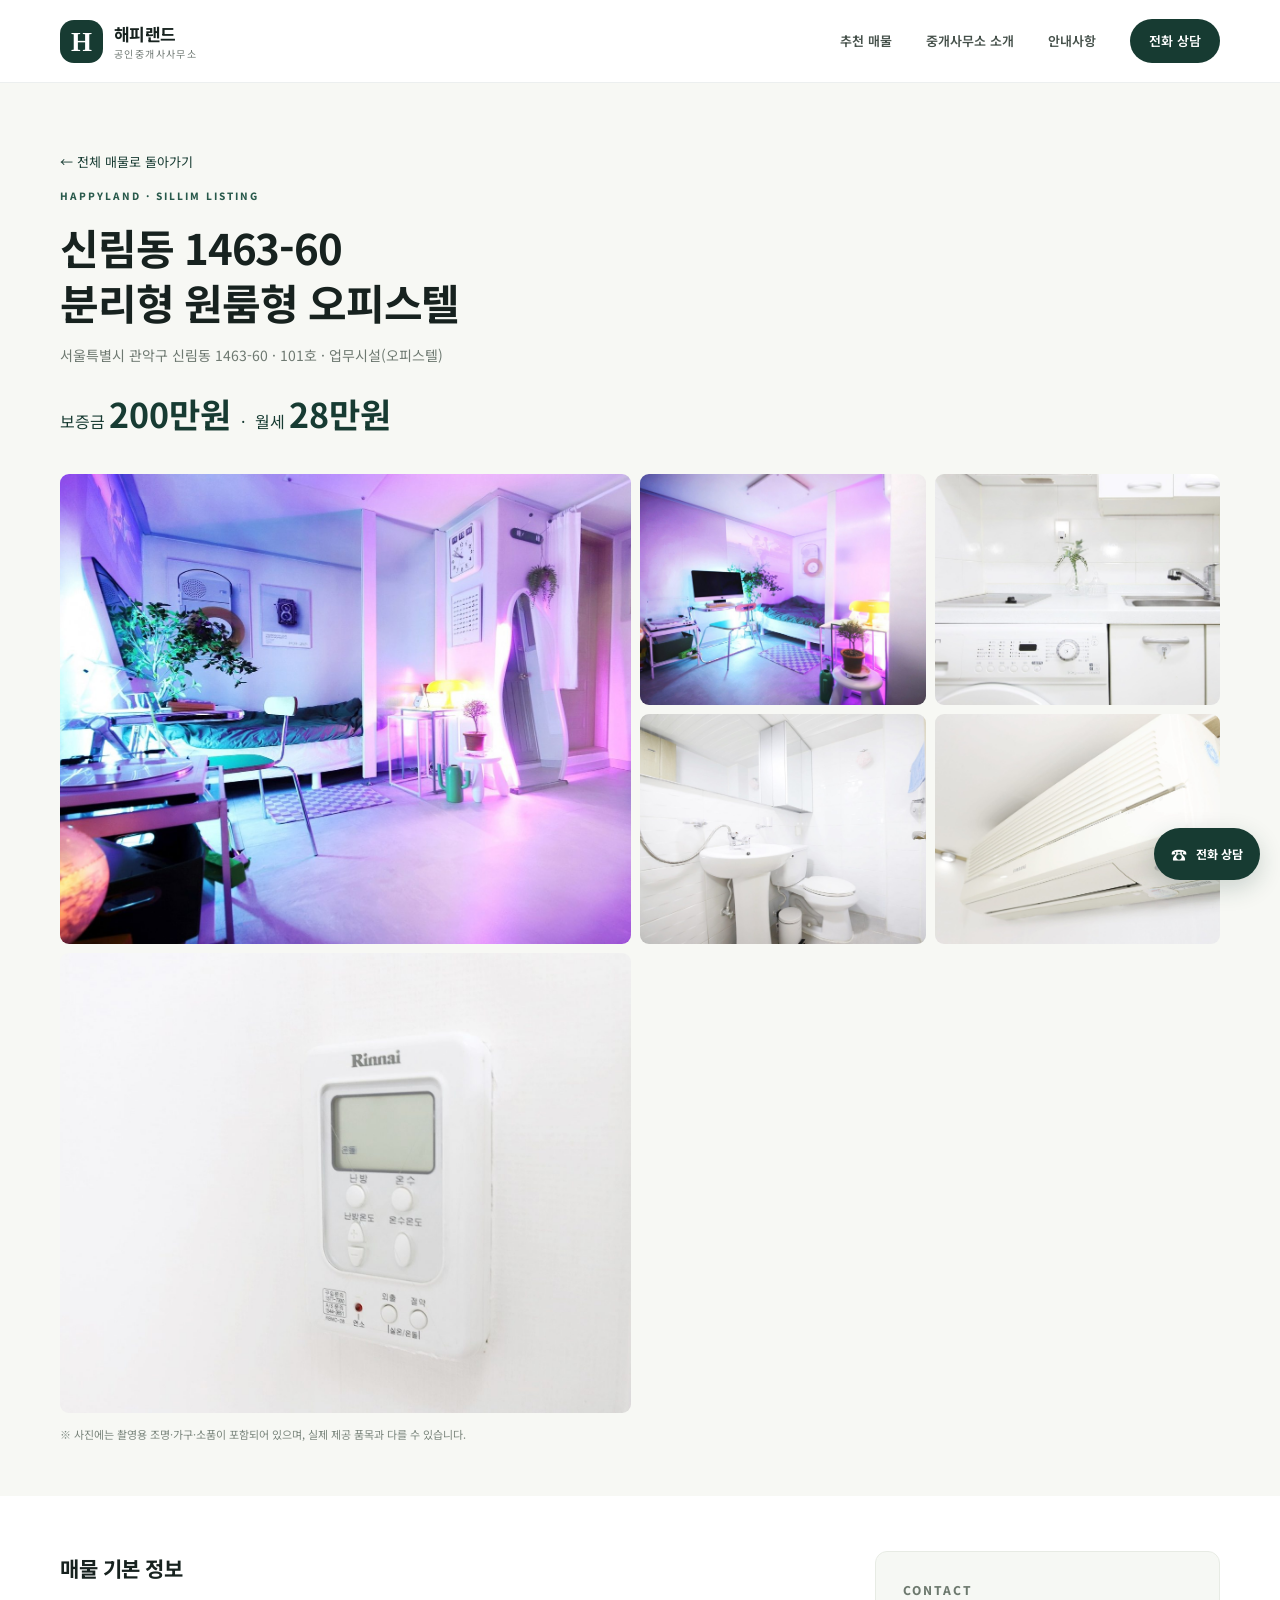
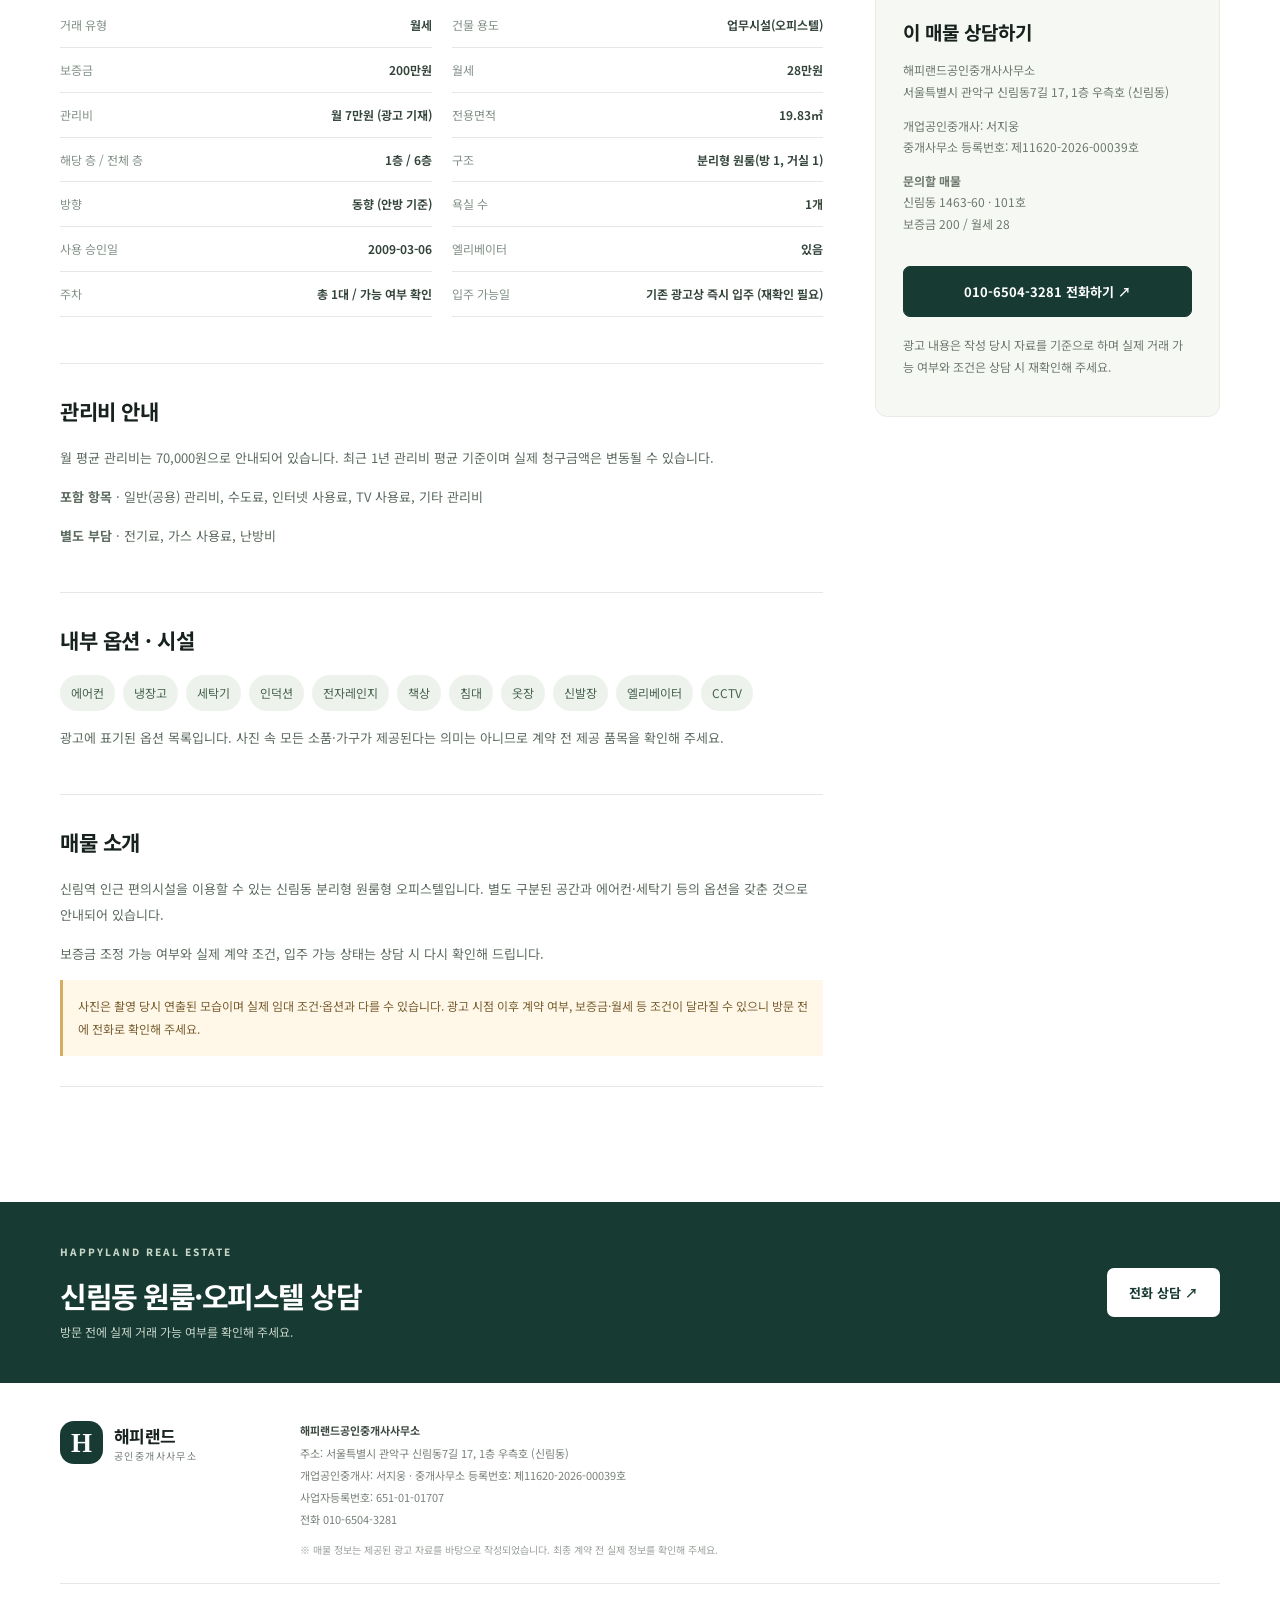
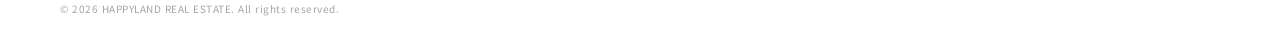
==== listing-101.html @ eadecb60 "Add files via upload" ====
<!doctype html>
<html lang="ko">
<head>
  <meta charset="utf-8">
  <meta name="viewport" content="width=device-width, initial-scale=1">
  <meta name="theme-color" content="#173b32">
  <meta name="description" content="신림동 1463-60 오피스텔 월세 매물. 보증금 200만원, 월세 28만원, 관리비 월 7만원, 전용 19.83㎡. 해피랜드공인중개사사무소 상담 010-6504-3281.">
  <title>신림동 1463-60 오피스텔 101호 월세 200/28 | 해피랜드공인중개사사무소</title>
  <meta property="og:title" content="신림동 오피스텔 101호 월세 200/28 | 해피랜드공인중개사사무소">
  <meta property="og:description" content="전용 19.83㎡ · 관리비 7만원 · 1층 · 분리형 원룸형 오피스텔">
  <meta property="og:image" content="https://pigwkd5908-ship-it.github.io/happyland-homepage/images/room-main.jpg">
  <link rel="stylesheet" href="styles.css">
</head>
<body>
  <a class="skip-link" href="#main">본문 바로가기</a>
  <header class="site-header"><div class="container nav-wrap">
    <a class="brand" href="index.html" aria-label="해피랜드 홈"><span class="brand-mark">H</span><span><strong>해피랜드</strong><small>공인중개사사무소</small></span></a>
    <button class="menu-toggle" id="menuToggle" aria-label="메뉴 열기" aria-expanded="false">☰</button>
    <nav id="mainNav" aria-label="주요 메뉴"><a href="index.html#listings">추천 매물</a><a href="index.html#about">중개사무소 소개</a><a href="index.html#guide">안내사항</a><a class="nav-call" href="tel:01065043281">전화 상담</a></nav>
  </div></header>
  <main id="main">
    <section class="detail-listing-hero"><div class="container">
      <a class="back-link" href="index.html#listings">← 전체 매물로 돌아가기</a>
      <p class="eyebrow">HAPPYLAND · SILLIM LISTING</p>
      <h1 class="detail-title">신림동 1463-60<br>분리형 원룸형 오피스텔</h1>
      <p class="detail-subtitle">서울특별시 관악구 신림동 1463-60 · 101호 · 업무시설(오피스텔)</p>
      <div class="detail-price"><span>보증금 <strong>200만원</strong></span><span>·</span><span>월세 <strong>28만원</strong></span></div>
      <div class="detail-page-gallery">
        <a href="images/room-main.jpg" target="_blank" aria-label="실내 사진 크게 보기"><img src="images/room-main.jpg" alt="101호 실내, 조명 및 가구 연출 사진" fetchpriority="high"></a>
        <a href="images/room-side.jpg" target="_blank" aria-label="실내 다른 각도 크게 보기"><img src="images/room-side.jpg" alt="101호 실내 다른 각도, 연출 사진" loading="lazy"></a>
        <a href="images/kitchen.jpg" target="_blank" aria-label="주방 사진 크게 보기"><img src="images/kitchen.jpg" alt="인덕션, 싱크대, 세탁기가 있는 주방" loading="lazy"></a>
        <a href="images/bathroom.jpg" target="_blank" aria-label="욕실 사진 크게 보기"><img src="images/bathroom.jpg" alt="세면대, 양변기 및 샤워기가 있는 욕실" loading="lazy"></a>
        <a href="images/aircon.jpg" target="_blank" aria-label="에어컨 사진 크게 보기"><img src="images/aircon.jpg" alt="벽걸이 에어컨" loading="lazy"></a>
        <a href="images/heating.jpg" target="_blank" aria-label="난방 조절기 사진 크게 보기"><img src="images/heating.jpg" alt="난방 온도 조절기" loading="lazy"></a>
      </div>
      <p style="margin-top:12px;color:#7b867d;font-size:11px">※ 사진에는 촬영용 조명·가구·소품이 포함되어 있으며, 실제 제공 품목과 다를 수 있습니다.</p>
    </div></section>
    <section class="detail-page-content"><div class="container detail-page-layout"><div>
      <section class="property-section"><h2>매물 기본 정보</h2><dl class="property-facts">
        <div><dt>거래 유형</dt><dd>월세</dd></div>
        <div><dt>건물 용도</dt><dd>업무시설(오피스텔)</dd></div>
        <div><dt>보증금</dt><dd>200만원</dd></div>
        <div><dt>월세</dt><dd>28만원</dd></div>
        <div><dt>관리비</dt><dd>월 7만원 (광고 기재)</dd></div>
        <div><dt>전용면적</dt><dd>19.83㎡</dd></div>
        <div><dt>해당 층 / 전체 층</dt><dd>1층 / 6층</dd></div>
        <div><dt>구조</dt><dd>분리형 원룸(방 1, 거실 1)</dd></div>
        <div><dt>방향</dt><dd>동향 (안방 기준)</dd></div>
        <div><dt>욕실 수</dt><dd>1개</dd></div>
        <div><dt>사용 승인일</dt><dd>2009-03-06</dd></div>
        <div><dt>엘리베이터</dt><dd>있음</dd></div>
        <div><dt>주차</dt><dd>총 1대 / 가능 여부 확인</dd></div>
        <div><dt>입주 가능일</dt><dd>기존 광고상 즉시 입주 (재확인 필요)</dd></div>
      </dl></section>
      <section class="property-section"><h2>관리비 안내</h2>
        <p>월 평균 관리비는 70,000원으로 안내되어 있습니다. 최근 1년 관리비 평균 기준이며 실제 청구금액은 변동될 수 있습니다.</p>
        <p><strong>포함 항목</strong> · 일반(공용) 관리비, 수도료, 인터넷 사용료, TV 사용료, 기타 관리비</p>
        <p><strong>별도 부담</strong> · 전기료, 가스 사용료, 난방비</p>
      </section>
      <section class="property-section"><h2>내부 옵션 · 시설</h2>
        <div class="property-pills"><span>에어컨</span><span>냉장고</span><span>세탁기</span><span>인덕션</span><span>전자레인지</span><span>책상</span><span>침대</span><span>옷장</span><span>신발장</span><span>엘리베이터</span><span>CCTV</span></div>
        <p style="margin-top:14px">광고에 표기된 옵션 목록입니다. 사진 속 모든 소품·가구가 제공된다는 의미는 아니므로 계약 전 제공 품목을 확인해 주세요.</p>
      </section>
      <section class="property-section"><h2>매물 소개</h2>
        <p>신림역 인근 편의시설을 이용할 수 있는 신림동 분리형 원룸형 오피스텔입니다. 별도 구분된 공간과 에어컨·세탁기 등의 옵션을 갖춘 것으로 안내되어 있습니다.</p>
        <p>보증금 조정 가능 여부와 실제 계약 조건, 입주 가능 상태는 상담 시 다시 확인해 드립니다.</p>
        <div class="property-note">사진은 촬영 당시 연출된 모습이며 실제 임대 조건·옵션과 다를 수 있습니다. 광고 시점 이후 계약 여부, 보증금·월세 등 조건이 달라질 수 있으니 방문 전에 전화로 확인해 주세요.</div>
      </section>
    </div><aside class="property-aside">
      <p class="eyebrow">CONTACT</p><h3>이 매물 상담하기</h3>
      <p>해피랜드공인중개사사무소<br>서울특별시 관악구 신림동7길 17, 1층 우측호 (신림동)</p><p>개업공인중개사: 서지웅<br>중개사무소 등록번호: 제11620-2026-00039호</p>
      <p><strong>문의할 매물</strong><br>신림동 1463-60 · 101호<br>보증금 200 / 월세 28</p>
      <a class="button button-primary" href="tel:01065043281">010-6504-3281 전화하기 ↗</a>
      <p style="margin-top:17px">광고 내용은 작성 당시 자료를 기준으로 하며 실제 거래 가능 여부와 조건은 상담 시 재확인해 주세요.</p>
    </aside></div></section>
    <section class="bottom-cta"><div class="container cta-inner"><div><p class="eyebrow">HAPPYLAND REAL ESTATE</p><h2>신림동 원룸·오피스텔 상담</h2><p>방문 전에 실제 거래 가능 여부를 확인해 주세요.</p></div><a class="button button-light" href="tel:01065043281">전화 상담 ↗</a></div></section>
  </main>
  <footer class="site-footer"><div class="container footer-inner"><div class="brand footer-brand"><span class="brand-mark">H</span><span><strong>해피랜드</strong><small>공인중개사사무소</small></span></div><div class="footer-info"><strong>해피랜드공인중개사사무소</strong><p>주소: 서울특별시 관악구 신림동7길 17, 1층 우측호 (신림동)</p><p>개업공인중개사: 서지웅 · 중개사무소 등록번호: 제11620-2026-00039호</p><p>사업자등록번호: 651-01-01707</p><p>전화 <a href="tel:01065043281">010-6504-3281</a></p><small>※ 매물 정보는 제공된 광고 자료를 바탕으로 작성되었습니다. 최종 계약 전 실제 정보를 확인해 주세요.</small></div><p class="copyright">© <span id="year"></span> HAPPYLAND REAL ESTATE. All rights reserved.</p></div></footer>
  <a class="floating-call" href="tel:01065043281" aria-label="전화 상담"><span>☎</span><small>전화 상담</small></a>
  <script src="script.js"></script>
</body>
</html>
---- styles.css ----
@import url('https://fonts.googleapis.com/css2?family=Noto+Sans+KR:wght@400;500;600;700;800&display=swap');
:root{--green:#173b32;--green2:#28594b;--cream:#f5f4ef;--ink:#17221f;--muted:#727b76;--line:#e5e9e5;--white:#fff;--gold:#d6b77a}
*{box-sizing:border-box}html{scroll-behavior:smooth;scroll-padding-top:90px}body{margin:0;font-family:'Noto Sans KR',Arial,sans-serif;color:var(--ink);background:#fff;line-height:1.65}a{color:inherit;text-decoration:none}button{font:inherit;cursor:pointer}.container{width:min(1160px,calc(100% - 44px));margin:auto}.skip-link{position:absolute;left:-9999px}.skip-link:focus{left:12px;top:12px;background:#fff;padding:12px;z-index:100}
.site-header{position:sticky;top:0;z-index:20;background:rgba(255,255,255,.94);backdrop-filter:blur(16px);border-bottom:1px solid rgba(23,59,50,.08)}.nav-wrap{height:82px;display:flex;align-items:center;justify-content:space-between}.brand{display:flex;align-items:center;gap:11px}.brand-mark{width:43px;height:43px;border-radius:14px;background:var(--green);color:#fff;display:grid;place-items:center;font-family:Georgia,serif;font-size:27px;font-weight:bold}.brand strong{display:block;font-size:17px;letter-spacing:-.6px}.brand small{display:block;font-size:10px;color:var(--muted);letter-spacing:1.4px;margin-top:-2px}nav{display:flex;align-items:center;gap:34px;font-size:13px;font-weight:600;color:#46514b}nav a:hover{color:var(--green2)}.nav-call{background:var(--green);color:#fff;padding:11px 19px;border-radius:30px}.nav-call:hover{color:#fff;background:var(--green2)}.menu-toggle{display:none;background:none;border:0;font-size:24px;color:var(--green)}
.hero{position:relative;overflow:hidden;background:var(--cream);padding:76px 0 80px}.hero-grid{display:grid;grid-template-columns:1.02fr .98fr;align-items:center;gap:40px;position:relative;z-index:1}.eyebrow{font-size:10px;letter-spacing:2px;font-weight:800;color:var(--green2);margin:0 0 15px;display:flex;align-items:center;gap:8px}.eyebrow span{width:7px;height:7px;background:var(--gold);border-radius:50%}h1,h2,h3,p{margin-top:0}h1{font-size:clamp(39px,5vw,65px);line-height:1.24;letter-spacing:-2.8px;margin-bottom:22px;font-weight:700}h1 em,h2 em{font-style:normal;color:var(--green2)}.hero-desc{font-size:16px;line-height:1.9;color:#65716a;margin-bottom:28px}.hero-actions{display:flex;gap:12px;flex-wrap:wrap}.button{display:inline-flex;align-items:center;justify-content:center;gap:18px;padding:14px 22px;border-radius:7px;font-size:13px;font-weight:700;transition:.2s}.button span{font-size:17px}.button-primary{background:var(--green);color:#fff;border:1px solid var(--green)}.button-primary:hover{background:var(--green2);transform:translateY(-1px)}.button-outline{border:1px solid #c9d0c9;background:transparent;color:var(--green)}.hero-note{margin-top:24px;color:#758078;font-size:11px}.check{display:inline-grid;place-items:center;border:1px solid #b7c4b8;border-radius:50%;width:17px;height:17px;color:var(--green2);margin-right:5px}.hero-art{position:relative;padding:10px 22px 22px}.art-card{height:370px;border-radius:12px 90px 12px 12px;background:#dce5dc;position:relative;overflow:hidden;box-shadow:0 25px 60px #203d3018}.sun{position:absolute;right:15%;top:11%;width:65px;height:65px;background:#f4dca9;border-radius:50%}.window{position:absolute;top:0;left:13%;width:42%;height:62%;background:#f6f7ef;border:10px solid #fff;box-shadow:0 0 0 1px #cad3ca;display:grid;grid-template-columns:1fr 1fr;grid-template-rows:1fr 1fr;gap:6px;padding:6px}.window div{background:linear-gradient(135deg,#d4e4df,#a8c5b7)}.plant{position:absolute;bottom:20%;left:12%;width:65px;height:90px}.plant:after{content:"";position:absolute;bottom:0;left:13px;width:42px;height:38px;background:#b78b67;clip-path:polygon(0 0,100% 0,80% 100%,20% 100%)}.plant i{position:absolute;bottom:30px;left:25px;width:18px;height:55px;border-radius:100% 0 100% 0;background:#527c5f;transform:rotate(-25deg)}.plant i:nth-child(2){left:7px;transform:rotate(-55deg);height:42px}.plant i:nth-child(3){left:39px;transform:rotate(20deg);height:44px}.sofa{position:absolute;bottom:18%;right:9%;width:49%;height:93px;border-radius:12px 12px 5px 5px;background:#f6f2e8;box-shadow:inset 0 -12px #e3ddce}.sofa:before{content:"";position:absolute;left:-13px;right:-13px;bottom:-10px;height:24px;background:#b8a991;border-radius:5px}.sofa span{position:absolute;top:12px;left:49%;width:2px;height:63px;background:#e1dacb}.floor-line{position:absolute;bottom:0;left:0;right:0;height:13%;background:#c5b7a2}.art-caption{position:absolute;bottom:17px;right:22px;color:#fff;text-align:right;z-index:2;text-shadow:0 1px 5px #34483d55}.art-caption span{display:block;font-size:9px;letter-spacing:2px}.art-caption strong{font-family:Georgia,serif;font-size:17px;font-weight:400}.floating-tag{position:absolute;bottom:0;left:0;background:#fff;padding:13px 17px;border-radius:6px;box-shadow:0 12px 32px #173b3217;font-size:11px;font-weight:600}.tag-dot{display:inline-block;width:7px;height:7px;background:#6c9a77;border-radius:50%;margin-right:7px}.hero-shape{position:absolute;border:1px solid #d9dfd6;border-radius:50%;opacity:.7}.shape-one{width:300px;height:300px;right:-100px;top:-100px}.shape-two{width:150px;height:150px;left:42%;bottom:-90px}
.quick-search{border-bottom:1px solid var(--line)}.search-inner{min-height:91px;display:flex;align-items:center;justify-content:space-between;gap:20px}.search-label{display:block;color:#849087;font-size:10px;letter-spacing:1px;margin-bottom:3px}.search-inner strong{font-size:14px}.quick-chips{display:flex;gap:8px;flex-wrap:wrap}.quick-chips span,.listing-tags span{border:1px solid var(--line);padding:5px 12px;border-radius:30px;font-size:11px;color:#667169;background:#fff}
.section{padding:86px 0}.section-heading{display:flex;align-items:flex-end;justify-content:space-between;gap:20px;margin-bottom:28px}.section-heading h2,.about-copy h2,.cta-inner h2{font-size:clamp(28px,3vw,38px);line-height:1.35;letter-spacing:-1.5px;margin-bottom:8px}.section-desc{font-size:12px;color:var(--muted);margin-bottom:0}.listing-count{font-size:11px;color:#7a847d;white-space:nowrap}.listing-count b{color:var(--gold);padding:0 4px}.filter-row{display:flex;gap:8px;margin-bottom:22px}.filter{background:#fff;border:1px solid var(--line);padding:8px 17px;border-radius:30px;font-size:12px;color:#6d7770}.filter.active,.filter:hover{background:var(--green);border-color:var(--green);color:#fff}.listing-grid{display:grid;grid-template-columns:repeat(3,1fr);gap:20px}.listing-card{border:1px solid #e7eae6;border-radius:10px;overflow:hidden;transition:transform .2s,box-shadow .2s;background:#fff}.listing-card:hover{transform:translateY(-3px);box-shadow:0 14px 35px #193b3010}.listing-photo{height:210px;position:relative;display:grid;place-items:center;overflow:hidden}.photo-one{background:linear-gradient(135deg,#e6ebe3,#c8d8cc)}.photo-two{background:linear-gradient(135deg,#eee8de,#d6c8b5)}.photo-three{background:linear-gradient(135deg,#dce6e7,#b8cecf)}.photo-label{position:absolute;top:13px;left:13px;background:#ffffffd9;padding:5px 9px;border-radius:3px;font-size:10px;color:#56665b}.photo-icon{font-size:70px;color:#ffffffa8;font-family:Georgia,serif}.listing-body{padding:20px}.listing-meta{display:flex;justify-content:space-between;gap:10px;font-size:10px;color:#7d897f;margin-bottom:10px}.listing-meta span:first-child{color:var(--green2);font-weight:700}.listing-card h3{font-size:16px;letter-spacing:-.4px;margin-bottom:10px}.price{font-size:12px;color:#747e76;margin-bottom:8px}.price b{font-size:13px;color:var(--green);font-weight:700}.price i{font-style:normal;color:#b9c0b9;padding:0 5px}.listing-location{font-size:11px;color:#7d877f;margin-bottom:13px}.listing-tags{display:flex;gap:5px;flex-wrap:wrap;margin-bottom:18px}.listing-tags span{font-size:10px;padding:4px 8px;background:#fafbf9}.detail-button{width:100%;display:flex;justify-content:space-between;align-items:center;padding:12px 0 0;border:0;border-top:1px solid var(--line);background:transparent;color:var(--green);font-size:12px;font-weight:700}.detail-button span{font-size:17px}.notice-box{display:flex;align-items:flex-start;gap:12px;background:#f7f8f5;border-radius:8px;padding:17px 20px;margin-top:25px}.notice-icon{display:grid;place-items:center;flex:0 0 20px;height:20px;border-radius:50%;background:#e1e9df;color:var(--green);font-size:12px;font-weight:700}.notice-box p{font-size:11px;color:#727c74;margin:0;line-height:1.8}.notice-box strong{color:#34473c}
.about-section{background:#f6f5f0;padding:82px 0}.about-grid{display:grid;grid-template-columns:.8fr 1.2fr;gap:80px;align-items:center}.about-visual{height:350px;background:#e4e9df;display:flex;flex-direction:column;align-items:center;justify-content:center;border-radius:8px;position:relative;overflow:hidden}.about-visual:before,.about-visual:after{content:"";position:absolute;border:1px solid #c8d2c6;border-radius:50%;width:300px;height:300px}.about-visual:after{width:220px;height:220px}.about-monogram{font-family:Georgia,serif;font-size:108px;color:var(--green);line-height:1;z-index:1}.about-monogram span{color:var(--gold)}.about-visual p{z-index:1;text-align:center;font-family:Georgia,serif;font-size:10px;letter-spacing:3px;color:#667d6b;margin:12px 0 0;line-height:2}.about-visual p b{font-weight:400}.about-copy h2{margin-bottom:18px}.about-copy>p:not(.eyebrow){font-size:13px;color:#6e7971;line-height:2;margin-bottom:24px}.contact-list{border-top:1px solid #dfe4dc;margin-bottom:25px}.contact-list div{display:grid;grid-template-columns:100px 1fr;gap:10px;border-bottom:1px solid #dfe4dc;padding:12px 0;font-size:12px}.contact-list span{color:#7f8980}.contact-list strong{font-weight:600;color:#33463a}
.guide-section{padding:80px 0}.guide-grid{display:grid;grid-template-columns:repeat(3,1fr);gap:16px}.guide-card{border:1px solid var(--line);padding:25px;border-radius:8px}.guide-card>span{font-family:Georgia,serif;color:#b39b6e;font-size:14px}.guide-card h3{font-size:15px;margin:15px 0 9px}.guide-card p{font-size:12px;line-height:1.9;color:#778179;margin:0}.bottom-cta{background:var(--green);color:#fff;padding:42px 0}.cta-inner{display:flex;align-items:center;justify-content:space-between;gap:25px}.cta-inner .eyebrow{color:#c8d6ca}.cta-inner h2{font-size:29px;margin-bottom:7px}.cta-inner p:not(.eyebrow){font-size:12px;color:#c7d4ca;margin:0}.button-light{background:#fff;color:var(--green);white-space:nowrap}.button-light:hover{background:#f1f3ee}.site-footer{padding:38px 0;background:#fff}.footer-inner{display:grid;grid-template-columns:220px 1fr;gap:20px;align-items:start}.footer-brand{align-self:start}.footer-info{font-size:11px;color:#788179}.footer-info strong{color:#3e4b42}.footer-info p{margin:4px 0}.footer-info small{display:block;margin-top:14px;color:#9aa19b;font-size:10px}.copyright{grid-column:1/-1;border-top:1px solid var(--line);padding-top:17px;margin:4px 0 0;color:#a0a7a1;font-size:10px;letter-spacing:.5px}.floating-call{position:fixed;right:20px;bottom:20px;z-index:15;display:flex;align-items:center;gap:9px;background:var(--green);color:#fff;padding:13px 17px;border-radius:50px;box-shadow:0 8px 24px #173b3233;font-size:13px}.floating-call span{font-size:16px}.floating-call small{font-size:12px;font-weight:700}
.detail-dialog{width:min(520px,calc(100% - 30px));border:0;border-radius:12px;padding:30px;box-shadow:0 25px 90px #0003;color:var(--ink)}.detail-dialog::backdrop{background:#13241dcc;backdrop-filter:blur(3px)}.detail-dialog h2{font-size:24px;letter-spacing:-.8px;margin-bottom:10px}.dialog-close{float:right;border:0;background:#f1f3ef;border-radius:50%;width:32px;height:32px;font-size:22px;color:#4c5a50}.dialog-warning{background:#fff5e3;padding:10px 12px;border-radius:5px;font-size:11px;color:#8b6c2d}.detail-list{margin:20px 0}.detail-list div{display:grid;grid-template-columns:130px 1fr;padding:11px 0;border-bottom:1px solid var(--line);font-size:12px}.detail-list dt{color:#7b857d}.detail-list dd{margin:0;font-weight:600}.full-button{width:100%}
@media(max-width:800px){.container{width:min(100% - 32px,600px)}.nav-wrap{height:70px}.menu-toggle{display:block}nav{display:none;position:absolute;top:69px;left:0;right:0;padding:18px 22px 22px;background:#fff;border-bottom:1px solid var(--line);flex-direction:column;align-items:stretch;gap:0}nav.open{display:flex}nav a{padding:12px 0}.nav-call{text-align:center;padding:12px;margin-top:5px}.hero{padding:52px 0 58px}.hero-grid{grid-template-columns:1fr;gap:30px}.hero-art{max-width:500px;width:100%;margin:auto;padding:0 10px 18px}.art-card{height:290px}.hero-copy{text-align:left}.hero-note{margin-top:19px}.search-inner{padding:22px 0;align-items:flex-start;flex-direction:column}.section{padding:62px 0}.section-heading{align-items:flex-start;flex-direction:column;gap:10px}.listing-grid{grid-template-columns:repeat(2,minmax(0,1fr));gap:13px}.listing-photo{height:160px}.listing-body{padding:15px}.listing-card h3{font-size:14px}.price{line-height:1.8}.about-section{padding:60px 0}.about-grid{grid-template-columns:1fr;gap:35px}.about-visual{height:250px}.guide-grid{grid-template-columns:1fr}.guide-card{padding:21px}.cta-inner{align-items:flex-start;flex-direction:column}.footer-inner{grid-template-columns:1fr}.copyright{grid-column:auto}.floating-call{right:12px;bottom:12px;padding:12px 15px}}
@media(max-width:480px){h1{font-size:41px}.hero-desc{font-size:14px}.hero-actions .button{flex:1;padding:13px 12px;gap:8px}.art-card{height:245px;border-top-right-radius:65px}.quick-chips{gap:6px}.quick-chips span{padding:5px 10px}.listing-grid{grid-template-columns:1fr}.listing-photo{height:205px}.listing-body{padding:18px}.filter-row{overflow:auto;padding-bottom:4px}.filter{white-space:nowrap}.contact-list div{grid-template-columns:80px 1fr}.detail-dialog{padding:23px}.detail-list div{grid-template-columns:105px 1fr}.floating-call small{display:none}.floating-call{width:48px;height:48px;justify-content:center;padding:0}.floating-call span{font-size:19px}}

/* 첫 번째 실매물 등록 */
.listing-grid:has(.real-listing:only-child){grid-template-columns:minmax(0,430px)}
.real-photo{display:block;background:#eceeeb;overflow:hidden}
.real-photo img{display:block;width:100%;height:100%;object-fit:cover;transition:transform .4s ease}
.real-photo:hover img{transform:scale(1.035)}
.real-photo .photo-label{z-index:1}
a.detail-button{text-decoration:none}
.detail-listing-hero{padding:64px 0 42px;background:#f7f8f4}
.back-link{display:inline-block;font-size:13px;margin-bottom:16px;color:var(--green)}
.detail-title{font-size:clamp(27px,4vw,42px);letter-spacing:-1.25px;line-height:1.3;margin:10px 0 14px}
.detail-subtitle{color:#6e7971;font-size:14px;line-height:1.8}
.detail-price{display:flex;align-items:baseline;flex-wrap:wrap;gap:10px;margin-top:18px;font-size:16px;color:var(--green)}
.detail-price strong{font-size:clamp(23px,4vw,34px)}
.detail-page-gallery{display:grid;grid-template-columns:2fr 1fr 1fr;gap:9px;margin-top:32px}
.detail-page-gallery a{display:block;aspect-ratio:1.24;overflow:hidden;border-radius:9px;background:#e8ece8}
.detail-page-gallery a:first-child{grid-row:span 2;aspect-ratio:auto}
.detail-page-gallery img{width:100%;height:100%;object-fit:cover;display:block;transition:transform .25s}
.detail-page-gallery a:hover img{transform:scale(1.04)}
.detail-page-content{padding:55px 0 85px}
.detail-page-layout{display:grid;grid-template-columns:minmax(0,1.55fr) minmax(260px,0.7fr);gap:52px;align-items:start}
.property-section{padding-bottom:30px;margin-bottom:30px;border-bottom:1px solid var(--line)}
.property-section h2{font-size:21px;margin-bottom:17px;letter-spacing:-.5px}
.property-section p,.property-section li{font-size:13px;color:#5d6c60;line-height:2}
.property-facts{display:grid;grid-template-columns:1fr 1fr;gap:0 20px}
.property-facts>div{display:flex;justify-content:space-between;gap:16px;padding:12px 0;border-bottom:1px solid var(--line);font-size:12px}
.property-facts dt{color:#829087}
.property-facts dd{margin:0;font-weight:650;text-align:right;color:#33443a}
.property-pills{display:flex;flex-wrap:wrap;gap:8px}
.property-pills span{background:#eef2ec;border-radius:50px;padding:8px 11px;color:#46634e;font-size:12px}
.property-aside{position:sticky;top:100px;background:#f6f8f4;border:1px solid #e7ebe4;border-radius:12px;padding:27px}
.property-aside h3{font-size:19px;margin-bottom:12px}
.property-aside p{font-size:12px;color:#6d796e;line-height:1.8}
.property-aside .button{margin-top:19px;width:100%}
.property-note{background:#fff8e9;border-left:3px solid #d2ad62;padding:15px;font-size:12px;line-height:1.9;color:#795f31}
@media(max-width:850px){.detail-page-layout{grid-template-columns:1fr}.property-aside{position:static}.detail-page-gallery{grid-template-columns:1fr 1fr}.detail-page-gallery a:first-child{grid-column:span 2;grid-row:auto;aspect-ratio:1.8}}
@media(max-width:480px){.listing-grid:has(.real-listing:only-child){grid-template-columns:1fr}.detail-page-gallery{gap:6px}.detail-page-gallery a{aspect-ratio:1.25}.detail-page-content{padding:40px 0 65px}.property-facts{grid-template-columns:1fr}.detail-listing-hero{padding:40px 0 28px}}
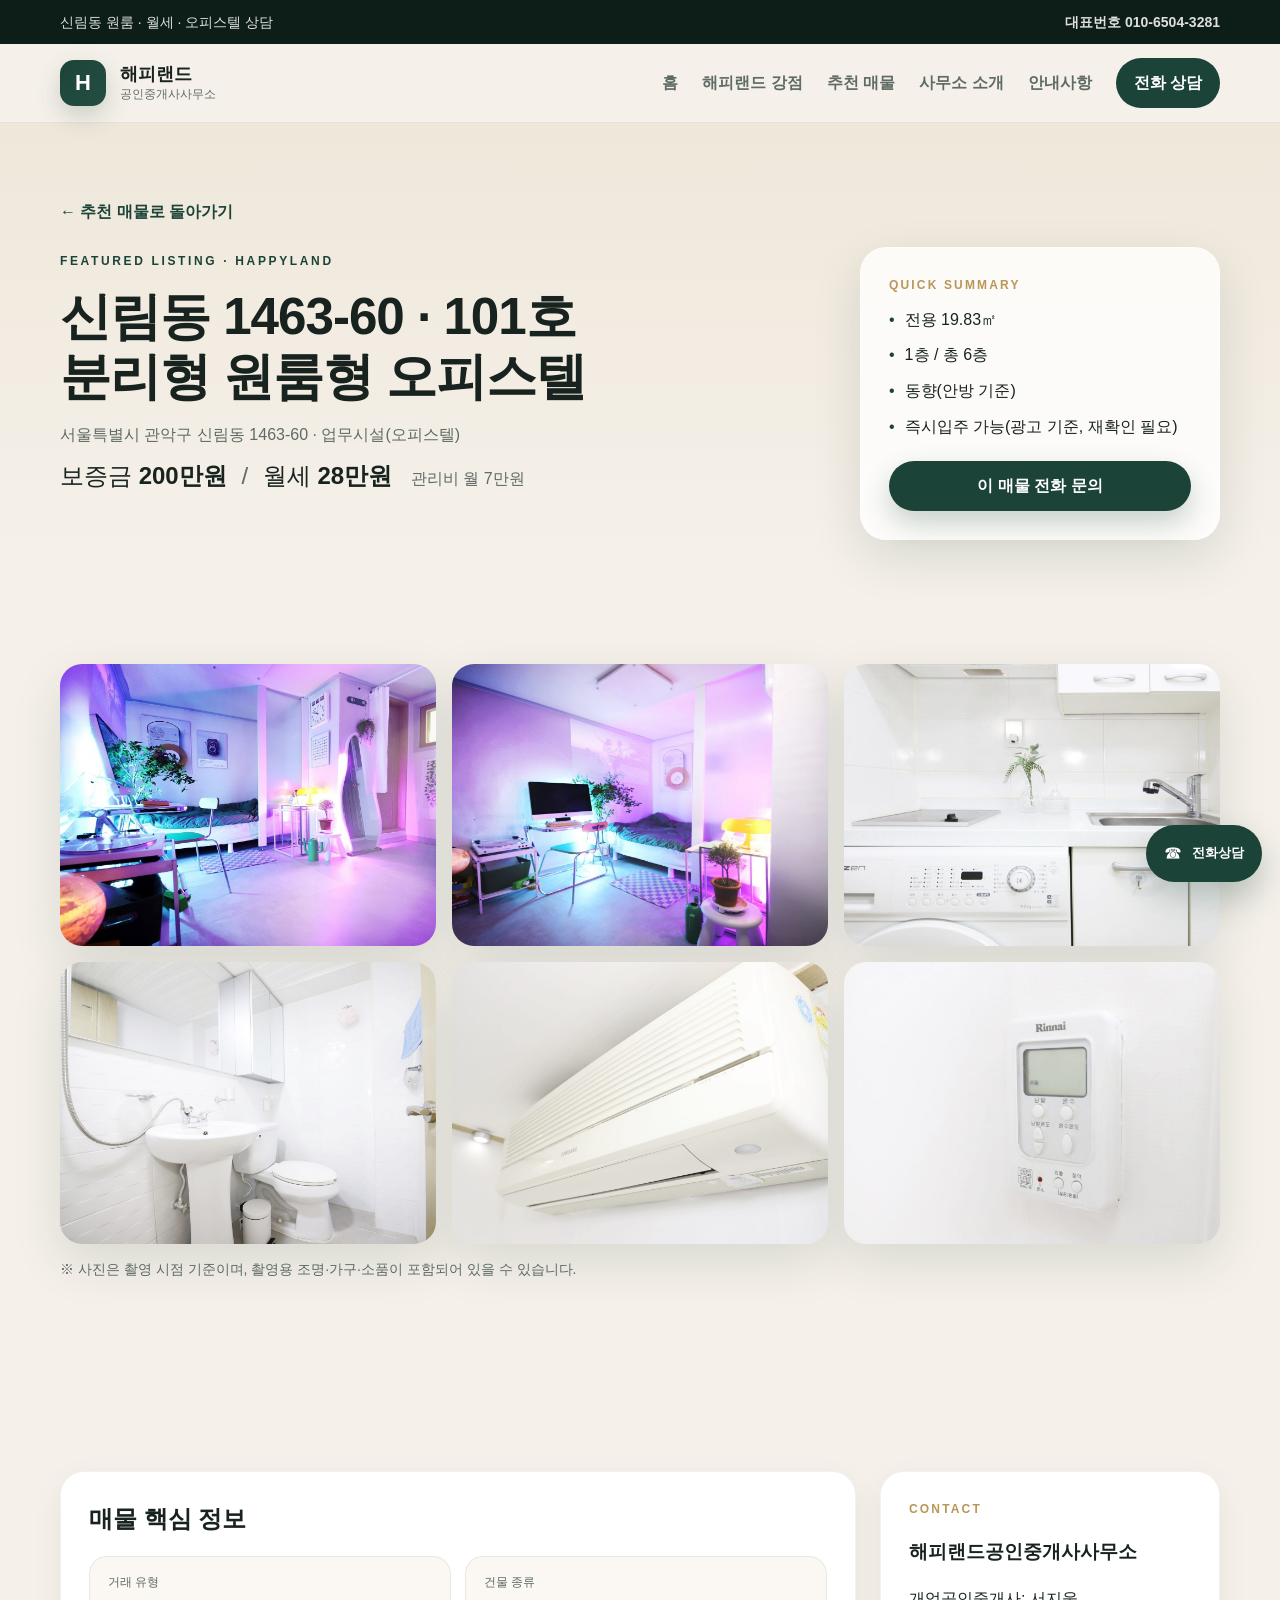
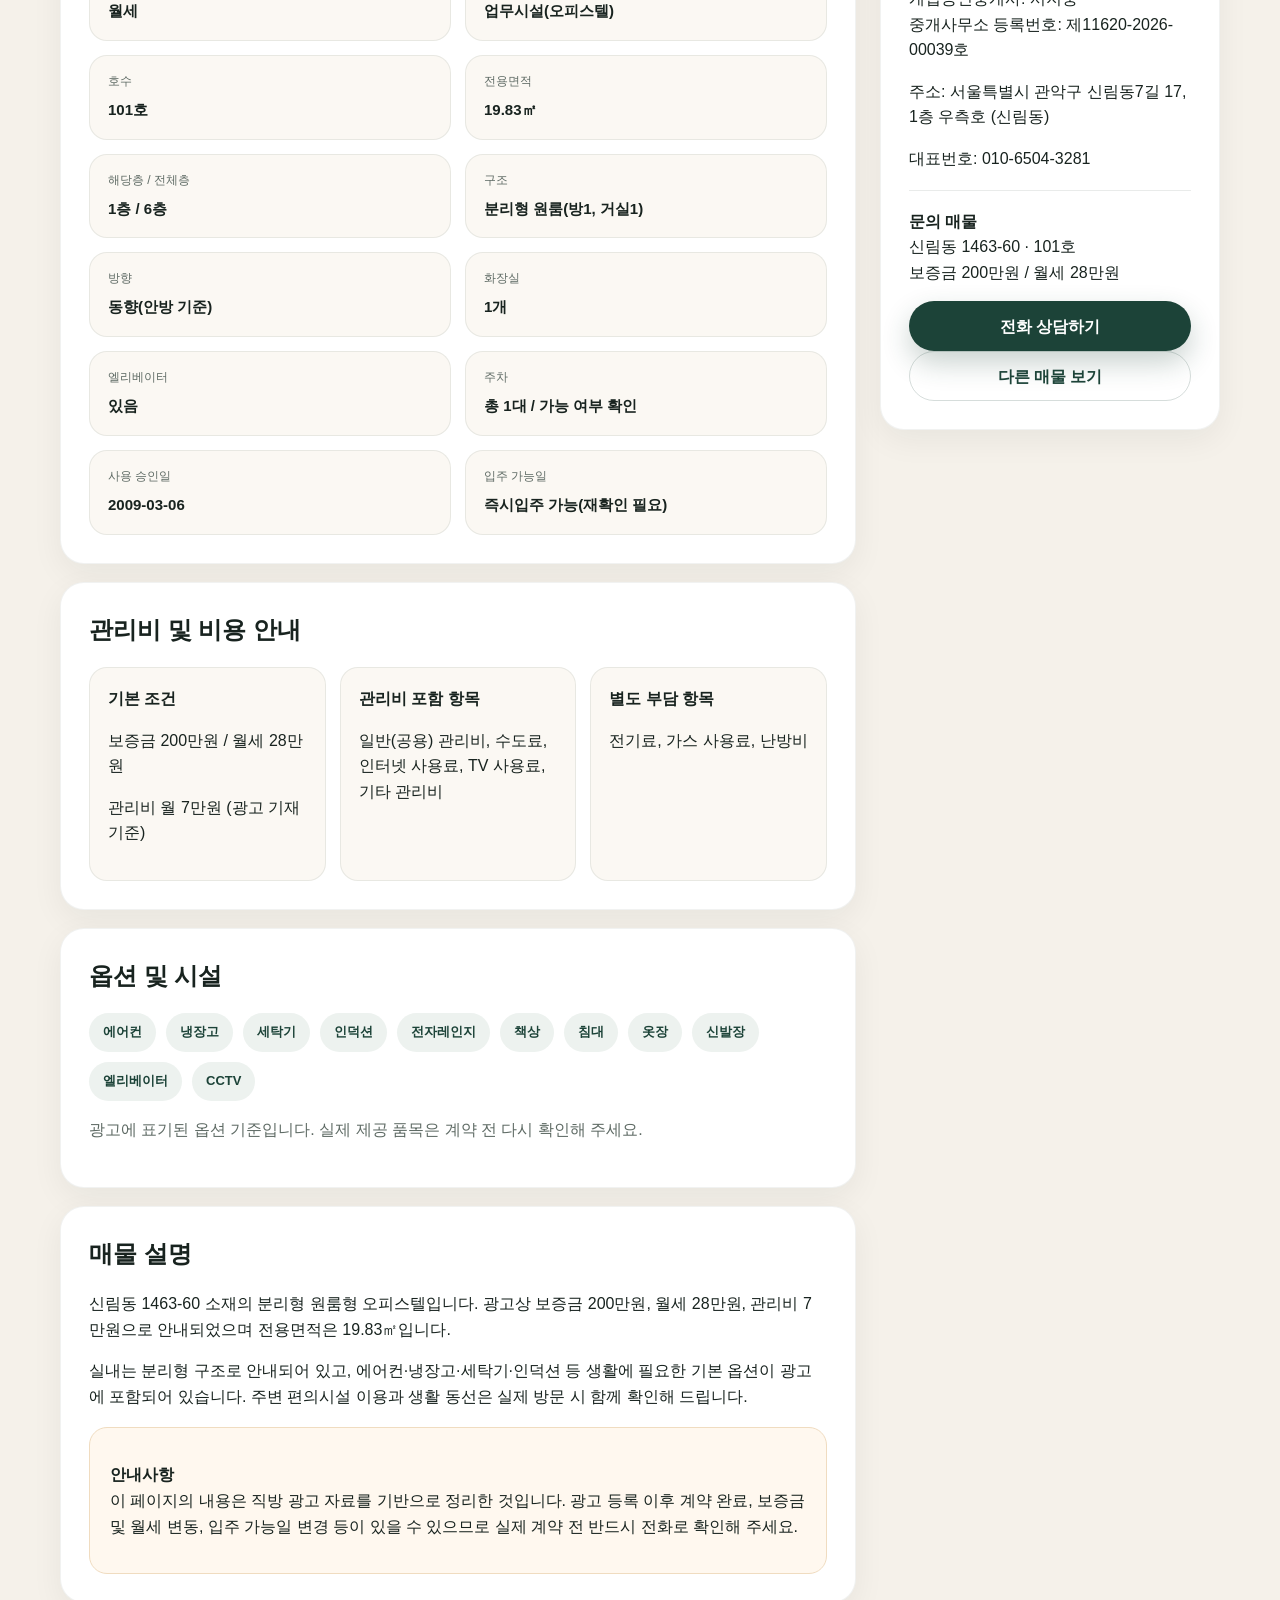
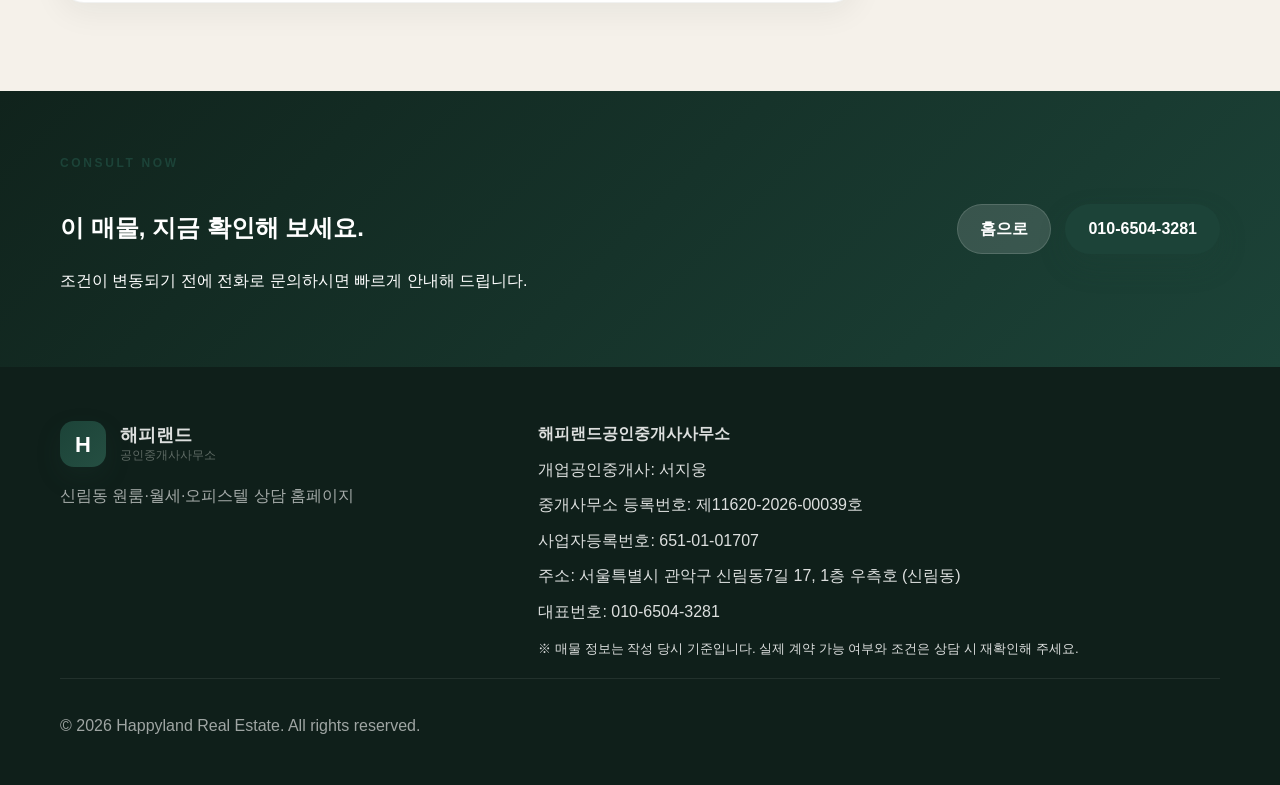
==== commit d0c359cd: "Add files via upload" ====
--- a/listing-101.html
+++ b/listing-101.html
@@ -3,80 +3,215 @@
 <head>
   <meta charset="utf-8">
   <meta name="viewport" content="width=device-width, initial-scale=1">
-  <meta name="theme-color" content="#173b32">
-  <meta name="description" content="신림동 1463-60 오피스텔 월세 매물. 보증금 200만원, 월세 28만원, 관리비 월 7만원, 전용 19.83㎡. 해피랜드공인중개사사무소 상담 010-6504-3281.">
-  <title>신림동 1463-60 오피스텔 101호 월세 200/28 | 해피랜드공인중개사사무소</title>
-  <meta property="og:title" content="신림동 오피스텔 101호 월세 200/28 | 해피랜드공인중개사사무소">
-  <meta property="og:description" content="전용 19.83㎡ · 관리비 7만원 · 1층 · 분리형 원룸형 오피스텔">
-  <meta property="og:image" content="https://pigwkd5908-ship-it.github.io/happyland-homepage/images/room-main.jpg">
+  <meta name="theme-color" content="#12261f">
+  <meta name="description" content="신림동 1463-60 101호 오피스텔 월세 매물. 보증금 200만원, 월세 28만원, 관리비 월 7만원. 해피랜드공인중개사사무소 상담 010-6504-3281.">
+  <meta name="robots" content="index,follow">
+  <title>신림동 1463-60 101호 월세 200/28 | 해피랜드공인중개사사무소</title>
+  <meta property="og:type" content="article">
+  <meta property="og:title" content="신림동 1463-60 101호 월세 200/28">
+  <meta property="og:description" content="분리형 원룸형 오피스텔 · 전용 19.83㎡ · 관리비 월 7만원">
+  <meta property="og:image" content="https://pigwkd5908-ship-it.github.io/images/room-main.jpg">
+  <link rel="canonical" href="https://pigwkd5908-ship-it.github.io/listing-101.html">
   <link rel="stylesheet" href="styles.css">
 </head>
 <body>
   <a class="skip-link" href="#main">본문 바로가기</a>
-  <header class="site-header"><div class="container nav-wrap">
-    <a class="brand" href="index.html" aria-label="해피랜드 홈"><span class="brand-mark">H</span><span><strong>해피랜드</strong><small>공인중개사사무소</small></span></a>
-    <button class="menu-toggle" id="menuToggle" aria-label="메뉴 열기" aria-expanded="false">☰</button>
-    <nav id="mainNav" aria-label="주요 메뉴"><a href="index.html#listings">추천 매물</a><a href="index.html#about">중개사무소 소개</a><a href="index.html#guide">안내사항</a><a class="nav-call" href="tel:01065043281">전화 상담</a></nav>
-  </div></header>
+
+  <div class="topbar">
+    <div class="container topbar-inner">
+      <p>신림동 원룸 · 월세 · 오피스텔 상담</p>
+      <a href="tel:01065043281">대표번호 010-6504-3281</a>
+    </div>
+  </div>
+
+  <header class="site-header" id="siteHeader">
+    <div class="container nav-wrap">
+      <a class="brand" href="index.html" aria-label="해피랜드공인중개사사무소 홈">
+        <span class="brand-mark">H</span>
+        <span class="brand-text">
+          <strong>해피랜드</strong>
+          <small>공인중개사사무소</small>
+        </span>
+      </a>
+      <button class="menu-toggle" id="menuToggle" aria-expanded="false" aria-controls="mainNav" aria-label="메뉴 열기">☰</button>
+      <nav class="main-nav" id="mainNav" aria-label="주요 메뉴">
+        <a href="index.html#hero">홈</a>
+        <a href="index.html#strength">해피랜드 강점</a>
+        <a href="index.html#featured">추천 매물</a>
+        <a href="index.html#office">사무소 소개</a>
+        <a href="index.html#faq">안내사항</a>
+        <a class="nav-call" href="tel:01065043281">전화 상담</a>
+      </nav>
+    </div>
+  </header>
+
   <main id="main">
-    <section class="detail-listing-hero"><div class="container">
-      <a class="back-link" href="index.html#listings">← 전체 매물로 돌아가기</a>
-      <p class="eyebrow">HAPPYLAND · SILLIM LISTING</p>
-      <h1 class="detail-title">신림동 1463-60<br>분리형 원룸형 오피스텔</h1>
-      <p class="detail-subtitle">서울특별시 관악구 신림동 1463-60 · 101호 · 업무시설(오피스텔)</p>
-      <div class="detail-price"><span>보증금 <strong>200만원</strong></span><span>·</span><span>월세 <strong>28만원</strong></span></div>
-      <div class="detail-page-gallery">
-        <a href="images/room-main.jpg" target="_blank" aria-label="실내 사진 크게 보기"><img src="images/room-main.jpg" alt="101호 실내, 조명 및 가구 연출 사진" fetchpriority="high"></a>
-        <a href="images/room-side.jpg" target="_blank" aria-label="실내 다른 각도 크게 보기"><img src="images/room-side.jpg" alt="101호 실내 다른 각도, 연출 사진" loading="lazy"></a>
-        <a href="images/kitchen.jpg" target="_blank" aria-label="주방 사진 크게 보기"><img src="images/kitchen.jpg" alt="인덕션, 싱크대, 세탁기가 있는 주방" loading="lazy"></a>
-        <a href="images/bathroom.jpg" target="_blank" aria-label="욕실 사진 크게 보기"><img src="images/bathroom.jpg" alt="세면대, 양변기 및 샤워기가 있는 욕실" loading="lazy"></a>
-        <a href="images/aircon.jpg" target="_blank" aria-label="에어컨 사진 크게 보기"><img src="images/aircon.jpg" alt="벽걸이 에어컨" loading="lazy"></a>
-        <a href="images/heating.jpg" target="_blank" aria-label="난방 조절기 사진 크게 보기"><img src="images/heating.jpg" alt="난방 온도 조절기" loading="lazy"></a>
-      </div>
-      <p style="margin-top:12px;color:#7b867d;font-size:11px">※ 사진에는 촬영용 조명·가구·소품이 포함되어 있으며, 실제 제공 품목과 다를 수 있습니다.</p>
-    </div></section>
-    <section class="detail-page-content"><div class="container detail-page-layout"><div>
-      <section class="property-section"><h2>매물 기본 정보</h2><dl class="property-facts">
-        <div><dt>거래 유형</dt><dd>월세</dd></div>
-        <div><dt>건물 용도</dt><dd>업무시설(오피스텔)</dd></div>
-        <div><dt>보증금</dt><dd>200만원</dd></div>
-        <div><dt>월세</dt><dd>28만원</dd></div>
-        <div><dt>관리비</dt><dd>월 7만원 (광고 기재)</dd></div>
-        <div><dt>전용면적</dt><dd>19.83㎡</dd></div>
-        <div><dt>해당 층 / 전체 층</dt><dd>1층 / 6층</dd></div>
-        <div><dt>구조</dt><dd>분리형 원룸(방 1, 거실 1)</dd></div>
-        <div><dt>방향</dt><dd>동향 (안방 기준)</dd></div>
-        <div><dt>욕실 수</dt><dd>1개</dd></div>
-        <div><dt>사용 승인일</dt><dd>2009-03-06</dd></div>
-        <div><dt>엘리베이터</dt><dd>있음</dd></div>
-        <div><dt>주차</dt><dd>총 1대 / 가능 여부 확인</dd></div>
-        <div><dt>입주 가능일</dt><dd>기존 광고상 즉시 입주 (재확인 필요)</dd></div>
-      </dl></section>
-      <section class="property-section"><h2>관리비 안내</h2>
-        <p>월 평균 관리비는 70,000원으로 안내되어 있습니다. 최근 1년 관리비 평균 기준이며 실제 청구금액은 변동될 수 있습니다.</p>
-        <p><strong>포함 항목</strong> · 일반(공용) 관리비, 수도료, 인터넷 사용료, TV 사용료, 기타 관리비</p>
-        <p><strong>별도 부담</strong> · 전기료, 가스 사용료, 난방비</p>
-      </section>
-      <section class="property-section"><h2>내부 옵션 · 시설</h2>
-        <div class="property-pills"><span>에어컨</span><span>냉장고</span><span>세탁기</span><span>인덕션</span><span>전자레인지</span><span>책상</span><span>침대</span><span>옷장</span><span>신발장</span><span>엘리베이터</span><span>CCTV</span></div>
-        <p style="margin-top:14px">광고에 표기된 옵션 목록입니다. 사진 속 모든 소품·가구가 제공된다는 의미는 아니므로 계약 전 제공 품목을 확인해 주세요.</p>
-      </section>
-      <section class="property-section"><h2>매물 소개</h2>
-        <p>신림역 인근 편의시설을 이용할 수 있는 신림동 분리형 원룸형 오피스텔입니다. 별도 구분된 공간과 에어컨·세탁기 등의 옵션을 갖춘 것으로 안내되어 있습니다.</p>
-        <p>보증금 조정 가능 여부와 실제 계약 조건, 입주 가능 상태는 상담 시 다시 확인해 드립니다.</p>
-        <div class="property-note">사진은 촬영 당시 연출된 모습이며 실제 임대 조건·옵션과 다를 수 있습니다. 광고 시점 이후 계약 여부, 보증금·월세 등 조건이 달라질 수 있으니 방문 전에 전화로 확인해 주세요.</div>
-      </section>
-    </div><aside class="property-aside">
-      <p class="eyebrow">CONTACT</p><h3>이 매물 상담하기</h3>
-      <p>해피랜드공인중개사사무소<br>서울특별시 관악구 신림동7길 17, 1층 우측호 (신림동)</p><p>개업공인중개사: 서지웅<br>중개사무소 등록번호: 제11620-2026-00039호</p>
-      <p><strong>문의할 매물</strong><br>신림동 1463-60 · 101호<br>보증금 200 / 월세 28</p>
-      <a class="button button-primary" href="tel:01065043281">010-6504-3281 전화하기 ↗</a>
-      <p style="margin-top:17px">광고 내용은 작성 당시 자료를 기준으로 하며 실제 거래 가능 여부와 조건은 상담 시 재확인해 주세요.</p>
-    </aside></div></section>
-    <section class="bottom-cta"><div class="container cta-inner"><div><p class="eyebrow">HAPPYLAND REAL ESTATE</p><h2>신림동 원룸·오피스텔 상담</h2><p>방문 전에 실제 거래 가능 여부를 확인해 주세요.</p></div><a class="button button-light" href="tel:01065043281">전화 상담 ↗</a></div></section>
+    <section class="detail-hero premium-detail">
+      <div class="container">
+        <a class="back-link" href="index.html#featured">← 추천 매물로 돌아가기</a>
+        <div class="detail-top">
+          <div>
+            <p class="eyebrow">FEATURED LISTING · HAPPYLAND</p>
+            <h1>신림동 1463-60 · 101호<br>분리형 원룸형 오피스텔</h1>
+            <p class="detail-address">서울특별시 관악구 신림동 1463-60 · 업무시설(오피스텔)</p>
+            <p class="detail-price-line">보증금 <strong>200만원</strong> <span>/</span> 월세 <strong>28만원</strong> <em>관리비 월 7만원</em></p>
+          </div>
+          <div class="detail-highlight premium-card">
+            <p class="mini-label">QUICK SUMMARY</p>
+            <ul>
+              <li>전용 19.83㎡</li>
+              <li>1층 / 총 6층</li>
+              <li>동향(안방 기준)</li>
+              <li>즉시입주 가능(광고 기준, 재확인 필요)</li>
+            </ul>
+            <a class="button button-primary full" href="tel:01065043281">이 매물 전화 문의</a>
+          </div>
+        </div>
+      </div>
+    </section>
+
+    <section class="section detail-gallery-section">
+      <div class="container">
+        <div class="detail-gallery-grid">
+          <a href="images/room-main.jpg" target="_blank"><img src="images/room-main.jpg" alt="101호 실내 메인 사진" fetchpriority="high"></a>
+          <a href="images/room-side.jpg" target="_blank"><img src="images/room-side.jpg" alt="101호 실내 보조 사진" loading="lazy"></a>
+          <a href="images/kitchen.jpg" target="_blank"><img src="images/kitchen.jpg" alt="주방 및 세탁기 사진" loading="lazy"></a>
+          <a href="images/bathroom.jpg" target="_blank"><img src="images/bathroom.jpg" alt="욕실 사진" loading="lazy"></a>
+          <a href="images/aircon.jpg" target="_blank"><img src="images/aircon.jpg" alt="에어컨 사진" loading="lazy"></a>
+          <a href="images/heating.jpg" target="_blank"><img src="images/heating.jpg" alt="난방 조절기 사진" loading="lazy"></a>
+        </div>
+        <p class="gallery-caption">※ 사진은 촬영 시점 기준이며, 촬영용 조명·가구·소품이 포함되어 있을 수 있습니다.</p>
+      </div>
+    </section>
+
+    <section class="section detail-main-section">
+      <div class="container detail-layout">
+        <div class="detail-content">
+          <section class="detail-box">
+            <h2>매물 핵심 정보</h2>
+            <div class="info-grid">
+              <div><span>거래 유형</span><strong>월세</strong></div>
+              <div><span>건물 종류</span><strong>업무시설(오피스텔)</strong></div>
+              <div><span>호수</span><strong>101호</strong></div>
+              <div><span>전용면적</span><strong>19.83㎡</strong></div>
+              <div><span>해당층 / 전체층</span><strong>1층 / 6층</strong></div>
+              <div><span>구조</span><strong>분리형 원룸(방1, 거실1)</strong></div>
+              <div><span>방향</span><strong>동향(안방 기준)</strong></div>
+              <div><span>화장실</span><strong>1개</strong></div>
+              <div><span>엘리베이터</span><strong>있음</strong></div>
+              <div><span>주차</span><strong>총 1대 / 가능 여부 확인</strong></div>
+              <div><span>사용 승인일</span><strong>2009-03-06</strong></div>
+              <div><span>입주 가능일</span><strong>즉시입주 가능(재확인 필요)</strong></div>
+            </div>
+          </section>
+
+          <section class="detail-box">
+            <h2>관리비 및 비용 안내</h2>
+            <div class="cost-grid">
+              <article>
+                <h3>기본 조건</h3>
+                <p>보증금 200만원 / 월세 28만원</p>
+                <p>관리비 월 7만원 (광고 기재 기준)</p>
+              </article>
+              <article>
+                <h3>관리비 포함 항목</h3>
+                <p>일반(공용) 관리비, 수도료, 인터넷 사용료, TV 사용료, 기타 관리비</p>
+              </article>
+              <article>
+                <h3>별도 부담 항목</h3>
+                <p>전기료, 가스 사용료, 난방비</p>
+              </article>
+            </div>
+          </section>
+
+          <section class="detail-box">
+            <h2>옵션 및 시설</h2>
+            <div class="pill-group">
+              <span>에어컨</span>
+              <span>냉장고</span>
+              <span>세탁기</span>
+              <span>인덕션</span>
+              <span>전자레인지</span>
+              <span>책상</span>
+              <span>침대</span>
+              <span>옷장</span>
+              <span>신발장</span>
+              <span>엘리베이터</span>
+              <span>CCTV</span>
+            </div>
+            <p class="muted-paragraph">광고에 표기된 옵션 기준입니다. 실제 제공 품목은 계약 전 다시 확인해 주세요.</p>
+          </section>
+
+          <section class="detail-box">
+            <h2>매물 설명</h2>
+            <p>신림동 1463-60 소재의 분리형 원룸형 오피스텔입니다. 광고상 보증금 200만원, 월세 28만원, 관리비 7만원으로 안내되었으며 전용면적은 19.83㎡입니다.</p>
+            <p>실내는 분리형 구조로 안내되어 있고, 에어컨·냉장고·세탁기·인덕션 등 생활에 필요한 기본 옵션이 광고에 포함되어 있습니다. 주변 편의시설 이용과 생활 동선은 실제 방문 시 함께 확인해 드립니다.</p>
+            <div class="notice-box subtle">
+              <p><strong>안내사항</strong><br>이 페이지의 내용은 직방 광고 자료를 기반으로 정리한 것입니다. 광고 등록 이후 계약 완료, 보증금 및 월세 변동, 입주 가능일 변경 등이 있을 수 있으므로 실제 계약 전 반드시 전화로 확인해 주세요.</p>
+            </div>
+          </section>
+        </div>
+
+        <aside class="detail-sidebar">
+          <div class="sidebar-card premium-card sticky-card">
+            <p class="mini-label">CONTACT</p>
+            <h3>해피랜드공인중개사사무소</h3>
+            <p>개업공인중개사: 서지웅<br>중개사무소 등록번호: 제11620-2026-00039호</p>
+            <p>주소: 서울특별시 관악구 신림동7길 17, 1층 우측호 (신림동)</p>
+            <p>대표번호: <a href="tel:01065043281">010-6504-3281</a></p>
+            <hr>
+            <p><strong>문의 매물</strong><br>신림동 1463-60 · 101호<br>보증금 200만원 / 월세 28만원</p>
+            <a class="button button-primary full" href="tel:01065043281">전화 상담하기</a>
+            <a class="button button-outline full" href="index.html#featured">다른 매물 보기</a>
+          </div>
+        </aside>
+      </div>
+    </section>
+
+    <section class="bottom-cta">
+      <div class="container bottom-cta-inner">
+        <div>
+          <p class="eyebrow">CONSULT NOW</p>
+          <h2>이 매물, 지금 확인해 보세요.</h2>
+          <p>조건이 변동되기 전에 전화로 문의하시면 빠르게 안내해 드립니다.</p>
+        </div>
+        <div class="cta-actions">
+          <a class="button button-light" href="index.html">홈으로</a>
+          <a class="button button-primary" href="tel:01065043281">010-6504-3281</a>
+        </div>
+      </div>
+    </section>
   </main>
-  <footer class="site-footer"><div class="container footer-inner"><div class="brand footer-brand"><span class="brand-mark">H</span><span><strong>해피랜드</strong><small>공인중개사사무소</small></span></div><div class="footer-info"><strong>해피랜드공인중개사사무소</strong><p>주소: 서울특별시 관악구 신림동7길 17, 1층 우측호 (신림동)</p><p>개업공인중개사: 서지웅 · 중개사무소 등록번호: 제11620-2026-00039호</p><p>사업자등록번호: 651-01-01707</p><p>전화 <a href="tel:01065043281">010-6504-3281</a></p><small>※ 매물 정보는 제공된 광고 자료를 바탕으로 작성되었습니다. 최종 계약 전 실제 정보를 확인해 주세요.</small></div><p class="copyright">© <span id="year"></span> HAPPYLAND REAL ESTATE. All rights reserved.</p></div></footer>
-  <a class="floating-call" href="tel:01065043281" aria-label="전화 상담"><span>☎</span><small>전화 상담</small></a>
+
+  <footer class="site-footer">
+    <div class="container footer-grid">
+      <div>
+        <div class="brand footer-brand">
+          <span class="brand-mark">H</span>
+          <span class="brand-text"><strong>해피랜드</strong><small>공인중개사사무소</small></span>
+        </div>
+        <p class="footer-copy">신림동 원룸·월세·오피스텔 상담 홈페이지</p>
+      </div>
+      <div class="footer-details">
+        <p><strong>해피랜드공인중개사사무소</strong></p>
+        <p>개업공인중개사: 서지웅</p>
+        <p>중개사무소 등록번호: 제11620-2026-00039호</p>
+        <p>사업자등록번호: 651-01-01707</p>
+        <p>주소: 서울특별시 관악구 신림동7길 17, 1층 우측호 (신림동)</p>
+        <p>대표번호: <a href="tel:01065043281">010-6504-3281</a></p>
+        <small>※ 매물 정보는 작성 당시 기준입니다. 실제 계약 가능 여부와 조건은 상담 시 재확인해 주세요.</small>
+      </div>
+    </div>
+    <div class="container footer-bottom">
+      <p>© <span id="year"></span> Happyland Real Estate. All rights reserved.</p>
+    </div>
+  </footer>
+
+  <a class="floating-call" href="tel:01065043281" aria-label="전화 상담 바로가기">
+    <span>☎</span>
+    <small>전화상담</small>
+  </a>
+
   <script src="script.js"></script>
 </body>
-</html>+</html>
--- a/styles.css
+++ b/styles.css
@@ -1,49 +1,429 @@
-@import url('https://fonts.googleapis.com/css2?family=Noto+Sans+KR:wght@400;500;600;700;800&display=swap');
-:root{--green:#173b32;--green2:#28594b;--cream:#f5f4ef;--ink:#17221f;--muted:#727b76;--line:#e5e9e5;--white:#fff;--gold:#d6b77a}
-*{box-sizing:border-box}html{scroll-behavior:smooth;scroll-padding-top:90px}body{margin:0;font-family:'Noto Sans KR',Arial,sans-serif;color:var(--ink);background:#fff;line-height:1.65}a{color:inherit;text-decoration:none}button{font:inherit;cursor:pointer}.container{width:min(1160px,calc(100% - 44px));margin:auto}.skip-link{position:absolute;left:-9999px}.skip-link:focus{left:12px;top:12px;background:#fff;padding:12px;z-index:100}
-.site-header{position:sticky;top:0;z-index:20;background:rgba(255,255,255,.94);backdrop-filter:blur(16px);border-bottom:1px solid rgba(23,59,50,.08)}.nav-wrap{height:82px;display:flex;align-items:center;justify-content:space-between}.brand{display:flex;align-items:center;gap:11px}.brand-mark{width:43px;height:43px;border-radius:14px;background:var(--green);color:#fff;display:grid;place-items:center;font-family:Georgia,serif;font-size:27px;font-weight:bold}.brand strong{display:block;font-size:17px;letter-spacing:-.6px}.brand small{display:block;font-size:10px;color:var(--muted);letter-spacing:1.4px;margin-top:-2px}nav{display:flex;align-items:center;gap:34px;font-size:13px;font-weight:600;color:#46514b}nav a:hover{color:var(--green2)}.nav-call{background:var(--green);color:#fff;padding:11px 19px;border-radius:30px}.nav-call:hover{color:#fff;background:var(--green2)}.menu-toggle{display:none;background:none;border:0;font-size:24px;color:var(--green)}
-.hero{position:relative;overflow:hidden;background:var(--cream);padding:76px 0 80px}.hero-grid{display:grid;grid-template-columns:1.02fr .98fr;align-items:center;gap:40px;position:relative;z-index:1}.eyebrow{font-size:10px;letter-spacing:2px;font-weight:800;color:var(--green2);margin:0 0 15px;display:flex;align-items:center;gap:8px}.eyebrow span{width:7px;height:7px;background:var(--gold);border-radius:50%}h1,h2,h3,p{margin-top:0}h1{font-size:clamp(39px,5vw,65px);line-height:1.24;letter-spacing:-2.8px;margin-bottom:22px;font-weight:700}h1 em,h2 em{font-style:normal;color:var(--green2)}.hero-desc{font-size:16px;line-height:1.9;color:#65716a;margin-bottom:28px}.hero-actions{display:flex;gap:12px;flex-wrap:wrap}.button{display:inline-flex;align-items:center;justify-content:center;gap:18px;padding:14px 22px;border-radius:7px;font-size:13px;font-weight:700;transition:.2s}.button span{font-size:17px}.button-primary{background:var(--green);color:#fff;border:1px solid var(--green)}.button-primary:hover{background:var(--green2);transform:translateY(-1px)}.button-outline{border:1px solid #c9d0c9;background:transparent;color:var(--green)}.hero-note{margin-top:24px;color:#758078;font-size:11px}.check{display:inline-grid;place-items:center;border:1px solid #b7c4b8;border-radius:50%;width:17px;height:17px;color:var(--green2);margin-right:5px}.hero-art{position:relative;padding:10px 22px 22px}.art-card{height:370px;border-radius:12px 90px 12px 12px;background:#dce5dc;position:relative;overflow:hidden;box-shadow:0 25px 60px #203d3018}.sun{position:absolute;right:15%;top:11%;width:65px;height:65px;background:#f4dca9;border-radius:50%}.window{position:absolute;top:0;left:13%;width:42%;height:62%;background:#f6f7ef;border:10px solid #fff;box-shadow:0 0 0 1px #cad3ca;display:grid;grid-template-columns:1fr 1fr;grid-template-rows:1fr 1fr;gap:6px;padding:6px}.window div{background:linear-gradient(135deg,#d4e4df,#a8c5b7)}.plant{position:absolute;bottom:20%;left:12%;width:65px;height:90px}.plant:after{content:"";position:absolute;bottom:0;left:13px;width:42px;height:38px;background:#b78b67;clip-path:polygon(0 0,100% 0,80% 100%,20% 100%)}.plant i{position:absolute;bottom:30px;left:25px;width:18px;height:55px;border-radius:100% 0 100% 0;background:#527c5f;transform:rotate(-25deg)}.plant i:nth-child(2){left:7px;transform:rotate(-55deg);height:42px}.plant i:nth-child(3){left:39px;transform:rotate(20deg);height:44px}.sofa{position:absolute;bottom:18%;right:9%;width:49%;height:93px;border-radius:12px 12px 5px 5px;background:#f6f2e8;box-shadow:inset 0 -12px #e3ddce}.sofa:before{content:"";position:absolute;left:-13px;right:-13px;bottom:-10px;height:24px;background:#b8a991;border-radius:5px}.sofa span{position:absolute;top:12px;left:49%;width:2px;height:63px;background:#e1dacb}.floor-line{position:absolute;bottom:0;left:0;right:0;height:13%;background:#c5b7a2}.art-caption{position:absolute;bottom:17px;right:22px;color:#fff;text-align:right;z-index:2;text-shadow:0 1px 5px #34483d55}.art-caption span{display:block;font-size:9px;letter-spacing:2px}.art-caption strong{font-family:Georgia,serif;font-size:17px;font-weight:400}.floating-tag{position:absolute;bottom:0;left:0;background:#fff;padding:13px 17px;border-radius:6px;box-shadow:0 12px 32px #173b3217;font-size:11px;font-weight:600}.tag-dot{display:inline-block;width:7px;height:7px;background:#6c9a77;border-radius:50%;margin-right:7px}.hero-shape{position:absolute;border:1px solid #d9dfd6;border-radius:50%;opacity:.7}.shape-one{width:300px;height:300px;right:-100px;top:-100px}.shape-two{width:150px;height:150px;left:42%;bottom:-90px}
-.quick-search{border-bottom:1px solid var(--line)}.search-inner{min-height:91px;display:flex;align-items:center;justify-content:space-between;gap:20px}.search-label{display:block;color:#849087;font-size:10px;letter-spacing:1px;margin-bottom:3px}.search-inner strong{font-size:14px}.quick-chips{display:flex;gap:8px;flex-wrap:wrap}.quick-chips span,.listing-tags span{border:1px solid var(--line);padding:5px 12px;border-radius:30px;font-size:11px;color:#667169;background:#fff}
-.section{padding:86px 0}.section-heading{display:flex;align-items:flex-end;justify-content:space-between;gap:20px;margin-bottom:28px}.section-heading h2,.about-copy h2,.cta-inner h2{font-size:clamp(28px,3vw,38px);line-height:1.35;letter-spacing:-1.5px;margin-bottom:8px}.section-desc{font-size:12px;color:var(--muted);margin-bottom:0}.listing-count{font-size:11px;color:#7a847d;white-space:nowrap}.listing-count b{color:var(--gold);padding:0 4px}.filter-row{display:flex;gap:8px;margin-bottom:22px}.filter{background:#fff;border:1px solid var(--line);padding:8px 17px;border-radius:30px;font-size:12px;color:#6d7770}.filter.active,.filter:hover{background:var(--green);border-color:var(--green);color:#fff}.listing-grid{display:grid;grid-template-columns:repeat(3,1fr);gap:20px}.listing-card{border:1px solid #e7eae6;border-radius:10px;overflow:hidden;transition:transform .2s,box-shadow .2s;background:#fff}.listing-card:hover{transform:translateY(-3px);box-shadow:0 14px 35px #193b3010}.listing-photo{height:210px;position:relative;display:grid;place-items:center;overflow:hidden}.photo-one{background:linear-gradient(135deg,#e6ebe3,#c8d8cc)}.photo-two{background:linear-gradient(135deg,#eee8de,#d6c8b5)}.photo-three{background:linear-gradient(135deg,#dce6e7,#b8cecf)}.photo-label{position:absolute;top:13px;left:13px;background:#ffffffd9;padding:5px 9px;border-radius:3px;font-size:10px;color:#56665b}.photo-icon{font-size:70px;color:#ffffffa8;font-family:Georgia,serif}.listing-body{padding:20px}.listing-meta{display:flex;justify-content:space-between;gap:10px;font-size:10px;color:#7d897f;margin-bottom:10px}.listing-meta span:first-child{color:var(--green2);font-weight:700}.listing-card h3{font-size:16px;letter-spacing:-.4px;margin-bottom:10px}.price{font-size:12px;color:#747e76;margin-bottom:8px}.price b{font-size:13px;color:var(--green);font-weight:700}.price i{font-style:normal;color:#b9c0b9;padding:0 5px}.listing-location{font-size:11px;color:#7d877f;margin-bottom:13px}.listing-tags{display:flex;gap:5px;flex-wrap:wrap;margin-bottom:18px}.listing-tags span{font-size:10px;padding:4px 8px;background:#fafbf9}.detail-button{width:100%;display:flex;justify-content:space-between;align-items:center;padding:12px 0 0;border:0;border-top:1px solid var(--line);background:transparent;color:var(--green);font-size:12px;font-weight:700}.detail-button span{font-size:17px}.notice-box{display:flex;align-items:flex-start;gap:12px;background:#f7f8f5;border-radius:8px;padding:17px 20px;margin-top:25px}.notice-icon{display:grid;place-items:center;flex:0 0 20px;height:20px;border-radius:50%;background:#e1e9df;color:var(--green);font-size:12px;font-weight:700}.notice-box p{font-size:11px;color:#727c74;margin:0;line-height:1.8}.notice-box strong{color:#34473c}
-.about-section{background:#f6f5f0;padding:82px 0}.about-grid{display:grid;grid-template-columns:.8fr 1.2fr;gap:80px;align-items:center}.about-visual{height:350px;background:#e4e9df;display:flex;flex-direction:column;align-items:center;justify-content:center;border-radius:8px;position:relative;overflow:hidden}.about-visual:before,.about-visual:after{content:"";position:absolute;border:1px solid #c8d2c6;border-radius:50%;width:300px;height:300px}.about-visual:after{width:220px;height:220px}.about-monogram{font-family:Georgia,serif;font-size:108px;color:var(--green);line-height:1;z-index:1}.about-monogram span{color:var(--gold)}.about-visual p{z-index:1;text-align:center;font-family:Georgia,serif;font-size:10px;letter-spacing:3px;color:#667d6b;margin:12px 0 0;line-height:2}.about-visual p b{font-weight:400}.about-copy h2{margin-bottom:18px}.about-copy>p:not(.eyebrow){font-size:13px;color:#6e7971;line-height:2;margin-bottom:24px}.contact-list{border-top:1px solid #dfe4dc;margin-bottom:25px}.contact-list div{display:grid;grid-template-columns:100px 1fr;gap:10px;border-bottom:1px solid #dfe4dc;padding:12px 0;font-size:12px}.contact-list span{color:#7f8980}.contact-list strong{font-weight:600;color:#33463a}
-.guide-section{padding:80px 0}.guide-grid{display:grid;grid-template-columns:repeat(3,1fr);gap:16px}.guide-card{border:1px solid var(--line);padding:25px;border-radius:8px}.guide-card>span{font-family:Georgia,serif;color:#b39b6e;font-size:14px}.guide-card h3{font-size:15px;margin:15px 0 9px}.guide-card p{font-size:12px;line-height:1.9;color:#778179;margin:0}.bottom-cta{background:var(--green);color:#fff;padding:42px 0}.cta-inner{display:flex;align-items:center;justify-content:space-between;gap:25px}.cta-inner .eyebrow{color:#c8d6ca}.cta-inner h2{font-size:29px;margin-bottom:7px}.cta-inner p:not(.eyebrow){font-size:12px;color:#c7d4ca;margin:0}.button-light{background:#fff;color:var(--green);white-space:nowrap}.button-light:hover{background:#f1f3ee}.site-footer{padding:38px 0;background:#fff}.footer-inner{display:grid;grid-template-columns:220px 1fr;gap:20px;align-items:start}.footer-brand{align-self:start}.footer-info{font-size:11px;color:#788179}.footer-info strong{color:#3e4b42}.footer-info p{margin:4px 0}.footer-info small{display:block;margin-top:14px;color:#9aa19b;font-size:10px}.copyright{grid-column:1/-1;border-top:1px solid var(--line);padding-top:17px;margin:4px 0 0;color:#a0a7a1;font-size:10px;letter-spacing:.5px}.floating-call{position:fixed;right:20px;bottom:20px;z-index:15;display:flex;align-items:center;gap:9px;background:var(--green);color:#fff;padding:13px 17px;border-radius:50px;box-shadow:0 8px 24px #173b3233;font-size:13px}.floating-call span{font-size:16px}.floating-call small{font-size:12px;font-weight:700}
-.detail-dialog{width:min(520px,calc(100% - 30px));border:0;border-radius:12px;padding:30px;box-shadow:0 25px 90px #0003;color:var(--ink)}.detail-dialog::backdrop{background:#13241dcc;backdrop-filter:blur(3px)}.detail-dialog h2{font-size:24px;letter-spacing:-.8px;margin-bottom:10px}.dialog-close{float:right;border:0;background:#f1f3ef;border-radius:50%;width:32px;height:32px;font-size:22px;color:#4c5a50}.dialog-warning{background:#fff5e3;padding:10px 12px;border-radius:5px;font-size:11px;color:#8b6c2d}.detail-list{margin:20px 0}.detail-list div{display:grid;grid-template-columns:130px 1fr;padding:11px 0;border-bottom:1px solid var(--line);font-size:12px}.detail-list dt{color:#7b857d}.detail-list dd{margin:0;font-weight:600}.full-button{width:100%}
-@media(max-width:800px){.container{width:min(100% - 32px,600px)}.nav-wrap{height:70px}.menu-toggle{display:block}nav{display:none;position:absolute;top:69px;left:0;right:0;padding:18px 22px 22px;background:#fff;border-bottom:1px solid var(--line);flex-direction:column;align-items:stretch;gap:0}nav.open{display:flex}nav a{padding:12px 0}.nav-call{text-align:center;padding:12px;margin-top:5px}.hero{padding:52px 0 58px}.hero-grid{grid-template-columns:1fr;gap:30px}.hero-art{max-width:500px;width:100%;margin:auto;padding:0 10px 18px}.art-card{height:290px}.hero-copy{text-align:left}.hero-note{margin-top:19px}.search-inner{padding:22px 0;align-items:flex-start;flex-direction:column}.section{padding:62px 0}.section-heading{align-items:flex-start;flex-direction:column;gap:10px}.listing-grid{grid-template-columns:repeat(2,minmax(0,1fr));gap:13px}.listing-photo{height:160px}.listing-body{padding:15px}.listing-card h3{font-size:14px}.price{line-height:1.8}.about-section{padding:60px 0}.about-grid{grid-template-columns:1fr;gap:35px}.about-visual{height:250px}.guide-grid{grid-template-columns:1fr}.guide-card{padding:21px}.cta-inner{align-items:flex-start;flex-direction:column}.footer-inner{grid-template-columns:1fr}.copyright{grid-column:auto}.floating-call{right:12px;bottom:12px;padding:12px 15px}}
-@media(max-width:480px){h1{font-size:41px}.hero-desc{font-size:14px}.hero-actions .button{flex:1;padding:13px 12px;gap:8px}.art-card{height:245px;border-top-right-radius:65px}.quick-chips{gap:6px}.quick-chips span{padding:5px 10px}.listing-grid{grid-template-columns:1fr}.listing-photo{height:205px}.listing-body{padding:18px}.filter-row{overflow:auto;padding-bottom:4px}.filter{white-space:nowrap}.contact-list div{grid-template-columns:80px 1fr}.detail-dialog{padding:23px}.detail-list div{grid-template-columns:105px 1fr}.floating-call small{display:none}.floating-call{width:48px;height:48px;justify-content:center;padding:0}.floating-call span{font-size:19px}}
-
-/* 첫 번째 실매물 등록 */
-.listing-grid:has(.real-listing:only-child){grid-template-columns:minmax(0,430px)}
-.real-photo{display:block;background:#eceeeb;overflow:hidden}
-.real-photo img{display:block;width:100%;height:100%;object-fit:cover;transition:transform .4s ease}
-.real-photo:hover img{transform:scale(1.035)}
-.real-photo .photo-label{z-index:1}
-a.detail-button{text-decoration:none}
-.detail-listing-hero{padding:64px 0 42px;background:#f7f8f4}
-.back-link{display:inline-block;font-size:13px;margin-bottom:16px;color:var(--green)}
-.detail-title{font-size:clamp(27px,4vw,42px);letter-spacing:-1.25px;line-height:1.3;margin:10px 0 14px}
-.detail-subtitle{color:#6e7971;font-size:14px;line-height:1.8}
-.detail-price{display:flex;align-items:baseline;flex-wrap:wrap;gap:10px;margin-top:18px;font-size:16px;color:var(--green)}
-.detail-price strong{font-size:clamp(23px,4vw,34px)}
-.detail-page-gallery{display:grid;grid-template-columns:2fr 1fr 1fr;gap:9px;margin-top:32px}
-.detail-page-gallery a{display:block;aspect-ratio:1.24;overflow:hidden;border-radius:9px;background:#e8ece8}
-.detail-page-gallery a:first-child{grid-row:span 2;aspect-ratio:auto}
-.detail-page-gallery img{width:100%;height:100%;object-fit:cover;display:block;transition:transform .25s}
-.detail-page-gallery a:hover img{transform:scale(1.04)}
-.detail-page-content{padding:55px 0 85px}
-.detail-page-layout{display:grid;grid-template-columns:minmax(0,1.55fr) minmax(260px,0.7fr);gap:52px;align-items:start}
-.property-section{padding-bottom:30px;margin-bottom:30px;border-bottom:1px solid var(--line)}
-.property-section h2{font-size:21px;margin-bottom:17px;letter-spacing:-.5px}
-.property-section p,.property-section li{font-size:13px;color:#5d6c60;line-height:2}
-.property-facts{display:grid;grid-template-columns:1fr 1fr;gap:0 20px}
-.property-facts>div{display:flex;justify-content:space-between;gap:16px;padding:12px 0;border-bottom:1px solid var(--line);font-size:12px}
-.property-facts dt{color:#829087}
-.property-facts dd{margin:0;font-weight:650;text-align:right;color:#33443a}
-.property-pills{display:flex;flex-wrap:wrap;gap:8px}
-.property-pills span{background:#eef2ec;border-radius:50px;padding:8px 11px;color:#46634e;font-size:12px}
-.property-aside{position:sticky;top:100px;background:#f6f8f4;border:1px solid #e7ebe4;border-radius:12px;padding:27px}
-.property-aside h3{font-size:19px;margin-bottom:12px}
-.property-aside p{font-size:12px;color:#6d796e;line-height:1.8}
-.property-aside .button{margin-top:19px;width:100%}
-.property-note{background:#fff8e9;border-left:3px solid #d2ad62;padding:15px;font-size:12px;line-height:1.9;color:#795f31}
-@media(max-width:850px){.detail-page-layout{grid-template-columns:1fr}.property-aside{position:static}.detail-page-gallery{grid-template-columns:1fr 1fr}.detail-page-gallery a:first-child{grid-column:span 2;grid-row:auto;aspect-ratio:1.8}}
-@media(max-width:480px){.listing-grid:has(.real-listing:only-child){grid-template-columns:1fr}.detail-page-gallery{gap:6px}.detail-page-gallery a{aspect-ratio:1.25}.detail-page-content{padding:40px 0 65px}.property-facts{grid-template-columns:1fr}.detail-listing-hero{padding:40px 0 28px}}
+:root {
+  --bg: #f5f1ea;
+  --bg-soft: #fbf8f3;
+  --surface: #ffffff;
+  --surface-dark: #12261f;
+  --surface-deep: #0d1d18;
+  --text: #18231f;
+  --muted: #5f6b65;
+  --line: #ddd4c7;
+  --accent: #1c4338;
+  --accent-2: #b99659;
+  --accent-3: #edf2ef;
+  --shadow: 0 18px 50px rgba(18, 38, 31, 0.12);
+  --radius: 26px;
+  --container: min(1160px, calc(100% - 40px));
+}
+
+* { box-sizing: border-box; }
+html { scroll-behavior: smooth; }
+body {
+  margin: 0;
+  font-family: "Pretendard", "Apple SD Gothic Neo", "Malgun Gothic", sans-serif;
+  color: var(--text);
+  background: var(--bg);
+  line-height: 1.6;
+}
+a { color: inherit; text-decoration: none; }
+img { max-width: 100%; display: block; }
+button, input, textarea, select { font: inherit; }
+button { cursor: pointer; }
+.container { width: var(--container); margin: 0 auto; }
+.section { padding: 88px 0; }
+.skip-link {
+  position: absolute; left: -9999px; top: 0;
+}
+.skip-link:focus {
+  left: 16px; top: 16px; z-index: 1000; background: #fff; padding: 10px 14px; border-radius: 8px;
+}
+.topbar {
+  background: var(--surface-deep);
+  color: rgba(255,255,255,.86);
+  font-size: 14px;
+}
+.topbar-inner {
+  display: flex; align-items: center; justify-content: space-between; gap: 16px;
+  min-height: 44px;
+}
+.topbar p { margin: 0; }
+.topbar a { font-weight: 700; }
+.site-header {
+  position: sticky; top: 0; z-index: 30;
+  background: rgba(245,241,234,.78);
+  backdrop-filter: blur(14px);
+  border-bottom: 1px solid rgba(28,67,56,.08);
+}
+.site-header.scrolled {
+  box-shadow: 0 8px 30px rgba(18,38,31,.08);
+}
+.nav-wrap {
+  display: flex; align-items: center; justify-content: space-between;
+  min-height: 78px; gap: 24px;
+}
+.brand {
+  display: inline-flex; align-items: center; gap: 14px; flex-shrink: 0;
+}
+.brand-mark {
+  width: 46px; height: 46px; border-radius: 14px;
+  display: grid; place-items: center;
+  background: linear-gradient(135deg, var(--accent), #254f42);
+  color: #fff; font-weight: 800; font-size: 22px;
+  box-shadow: 0 10px 24px rgba(28,67,56,.2);
+}
+.brand-text { display: inline-flex; flex-direction: column; line-height: 1.1; }
+.brand-text strong { font-size: 18px; }
+.brand-text small { color: var(--muted); font-size: 12px; margin-top: 4px; }
+.main-nav {
+  display: flex; align-items: center; gap: 24px;
+}
+.main-nav a { color: var(--muted); font-weight: 600; }
+.main-nav a:hover, .main-nav a:focus { color: var(--text); }
+.nav-call {
+  display: inline-flex; align-items: center; justify-content: center;
+  padding: 12px 18px; border-radius: 999px;
+  color: #fff !important; background: var(--accent);
+}
+.menu-toggle {
+  display: none; border: 1px solid rgba(28,67,56,.15); background: #fff; color: var(--text);
+  border-radius: 12px; width: 44px; height: 44px;
+}
+
+.hero-premium {
+  position: relative;
+  overflow: hidden;
+  background:
+    radial-gradient(circle at top right, rgba(185,150,89,.22), transparent 24%),
+    linear-gradient(180deg, #efe7da 0%, #f5f1ea 100%);
+  padding: 86px 0 72px;
+}
+.hero-layout {
+  display: grid; grid-template-columns: 1.1fr .9fr; gap: 36px; align-items: center;
+}
+.hero-copy h1 {
+  margin: 0 0 20px; font-size: clamp(42px, 5vw, 66px); line-height: 1.08; letter-spacing: -0.03em;
+}
+.hero-copy h1 span { color: var(--accent); }
+.hero-lead { font-size: 18px; color: var(--muted); margin: 0 0 26px; }
+.eyebrow {
+  display: inline-flex; align-items: center; gap: 10px;
+  margin: 0 0 16px; font-size: 12px; letter-spacing: .22em; font-weight: 800; color: var(--accent);
+}
+.hero-actions, .featured-actions, .cta-actions {
+  display: flex; flex-wrap: wrap; gap: 14px;
+}
+.hero-points {
+  margin: 24px 0 0; padding: 0; list-style: none;
+  display: grid; gap: 10px;
+}
+.hero-points li::before, .side-checks li::before, .feature-list li::before {
+  content: "✓"; color: var(--accent); margin-right: 10px; font-weight: 700;
+}
+.hero-showcase {
+  display: grid; gap: 18px;
+}
+.showcase-image-card {
+  position: relative; border-radius: 30px; overflow: hidden; box-shadow: var(--shadow);
+  min-height: 420px; background: #ddd;
+}
+.showcase-image-card img {
+  width: 100%; height: 100%; object-fit: cover; aspect-ratio: 5 / 4;
+}
+.showcase-badge {
+  position: absolute; left: 18px; top: 18px;
+  background: rgba(18,38,31,.82); color: #fff; padding: 10px 14px; border-radius: 999px; font-size: 12px; letter-spacing: .1em;
+}
+.showcase-info h2, .section-heading h2, .office-copy h2, .detail-top h1 {
+  margin: 0; line-height: 1.18; letter-spacing: -0.02em;
+}
+.showcase-info h2 { font-size: 28px; margin-bottom: 10px; }
+.showcase-price { font-size: 17px; margin: 0 0 8px; }
+.showcase-desc { margin: 0; color: var(--muted); }
+.text-link { display: inline-block; margin-top: 14px; font-weight: 700; color: var(--accent); }
+.premium-card {
+  background: rgba(255,255,255,.78);
+  border: 1px solid rgba(255,255,255,.4);
+  box-shadow: var(--shadow);
+  border-radius: var(--radius);
+  padding: 28px;
+}
+.trust-strip { padding-top: 28px; }
+.trust-grid {
+  display: grid; grid-template-columns: repeat(3, 1fr); gap: 18px;
+}
+.trust-grid article, .strength-card, .process-card, .detail-box, .sidebar-card, .faq-list details {
+  background: #fff; border-radius: 24px; padding: 28px; box-shadow: 0 10px 32px rgba(18,38,31,.06);
+  border: 1px solid rgba(18,38,31,.06);
+}
+.trust-grid article span, .process-card span, .strength-icon {
+  display: inline-grid; place-items: center; margin-bottom: 12px;
+}
+.trust-grid article span, .process-card span {
+  width: 44px; height: 44px; border-radius: 14px; background: var(--accent-3); font-weight: 800; color: var(--accent);
+}
+.section-dark {
+  background: linear-gradient(180deg, #12261f 0%, #173227 100%);
+  color: #fff;
+}
+.section-heading { margin-bottom: 34px; }
+.section-heading.center { text-align: center; }
+.section-heading.between {
+  display: flex; align-items: end; justify-content: space-between; gap: 20px; flex-wrap: wrap;
+}
+.section-heading.light .eyebrow,
+.section-heading.light .section-desc,
+.section-heading.light h2 { color: #fff; }
+.section-heading h2 { font-size: clamp(30px, 4vw, 44px); }
+.section-desc { margin: 12px 0 0; color: var(--muted); max-width: 720px; }
+.strength-grid, .process-grid { display: grid; gap: 18px; }
+.strength-grid { grid-template-columns: repeat(3, 1fr); }
+.process-grid { grid-template-columns: repeat(4, 1fr); }
+.strength-card { background: rgba(255,255,255,.08); color: #fff; border-color: rgba(255,255,255,.08); }
+.strength-card p { color: rgba(255,255,255,.78); }
+.strength-icon {
+  width: 54px; height: 54px; border-radius: 16px;
+  background: rgba(255,255,255,.14); font-weight: 800; font-size: 20px;
+}
+.chip-row, .listing-badges, .pill-group {
+  display: flex; flex-wrap: wrap; gap: 10px;
+}
+.chip, .listing-badges span, .pill-group span {
+  display: inline-flex; align-items: center; padding: 9px 14px; border-radius: 999px;
+  background: var(--accent-3); color: var(--accent); font-size: 13px; font-weight: 700;
+}
+.featured-card {
+  display: grid; grid-template-columns: .95fr 1.05fr; gap: 28px;
+  background: #fff; border-radius: 30px; overflow: hidden; box-shadow: var(--shadow);
+}
+.featured-photo img {
+  width: 100%; height: 100%; object-fit: cover; min-height: 100%;
+}
+.featured-content { padding: 34px 34px 34px 8px; }
+.featured-content h3 { font-size: 32px; margin: 14px 0 14px; }
+.featured-price { font-size: 24px; margin: 0 0 18px; }
+.featured-price em { font-style: normal; color: var(--muted); margin: 0 6px; }
+.feature-list { list-style: none; padding: 0; margin: 20px 0 0; display: grid; gap: 8px; }
+.info-grid {
+  display: grid; grid-template-columns: repeat(2, 1fr); gap: 14px;
+}
+.info-grid.compact { margin-top: 14px; }
+.info-grid > div, .office-panel > div {
+  padding: 16px 18px; border: 1px solid rgba(18,38,31,.08); border-radius: 18px; background: var(--bg-soft);
+}
+.info-grid span, .office-panel span { display: block; font-size: 12px; color: var(--muted); margin-bottom: 6px; }
+.info-grid strong, .office-panel strong { font-size: 15px; }
+.process-card p, .trust-grid p, .strength-card p, .office-text, .muted-paragraph { color: var(--muted); }
+.office-layout {
+  display: grid; grid-template-columns: 1.2fr .8fr; gap: 28px; align-items: start;
+}
+.office-panel { display: grid; gap: 12px; margin-top: 24px; }
+.mini-label {
+  margin: 0 0 10px; font-size: 12px; font-weight: 800; letter-spacing: .18em; color: var(--accent-2);
+}
+.side-checks { list-style: none; padding: 0; margin: 16px 0 24px; display: grid; gap: 10px; }
+.faq-list { display: grid; gap: 14px; }
+.faq-list details summary {
+  cursor: pointer; font-weight: 700; list-style: none; position: relative; padding-right: 24px;
+}
+.faq-list details summary::-webkit-details-marker { display: none; }
+.faq-list details summary::after {
+  content: "+"; position: absolute; right: 0; top: -2px; font-size: 22px; color: var(--accent);
+}
+.faq-list details[open] summary::after { content: "−"; }
+.faq-list details p { margin: 14px 0 0; color: var(--muted); }
+.bottom-cta {
+  background: linear-gradient(135deg, #10231c, #1c4338);
+  color: #fff; padding: 58px 0;
+}
+.bottom-cta-inner {
+  display: flex; align-items: center; justify-content: space-between; gap: 20px; flex-wrap: wrap;
+}
+.site-footer {
+  background: #0f1f1a; color: rgba(255,255,255,.86); padding: 54px 0 30px;
+}
+.footer-grid {
+  display: grid; grid-template-columns: .8fr 1.2fr; gap: 24px;
+}
+.footer-copy { color: rgba(255,255,255,.62); }
+.footer-details p, .footer-details small { margin: 0 0 10px; }
+.footer-bottom { margin-top: 18px; padding-top: 18px; border-top: 1px solid rgba(255,255,255,.08); color: rgba(255,255,255,.6); }
+.button {
+  display: inline-flex; align-items: center; justify-content: center; gap: 8px;
+  min-height: 50px; padding: 0 22px; border-radius: 999px; font-weight: 700; border: 1px solid transparent;
+  transition: transform .2s ease, box-shadow .2s ease, background .2s ease;
+}
+.button:hover { transform: translateY(-2px); }
+.button.full { width: 100%; }
+.button-primary {
+  background: var(--accent); color: #fff; box-shadow: 0 12px 28px rgba(28,67,56,.24);
+}
+.button-secondary { background: #fff; color: var(--text); border-color: rgba(18,38,31,.12); }
+.button-outline {
+  background: transparent; color: var(--accent); border-color: rgba(28,67,56,.18);
+}
+.button-light { background: rgba(255,255,255,.14); color: #fff; border-color: rgba(255,255,255,.14); }
+.floating-call {
+  position: fixed; right: 18px; bottom: 18px; z-index: 40;
+  display: inline-flex; align-items: center; gap: 10px;
+  padding: 14px 18px; border-radius: 999px;
+  background: var(--accent); color: #fff; box-shadow: 0 16px 34px rgba(28,67,56,.28);
+}
+.floating-call span { font-size: 18px; }
+.floating-call small { font-size: 13px; font-weight: 700; }
+
+.detail-hero {
+  padding: 76px 0 36px;
+  background: linear-gradient(180deg, #efe7da 0%, #f5f1ea 100%);
+}
+.back-link {
+  display: inline-block; margin-bottom: 22px; color: var(--accent); font-weight: 700;
+}
+.detail-top {
+  display: grid; grid-template-columns: 1fr 360px; gap: 24px; align-items: start;
+}
+.detail-top h1 { font-size: clamp(34px, 4vw, 52px); margin-bottom: 14px; }
+.detail-address { margin: 0 0 10px; color: var(--muted); }
+.detail-price-line {
+  margin: 0; font-size: 24px; color: var(--text);
+}
+.detail-price-line span { color: var(--muted); margin: 0 8px; }
+.detail-price-line em { display: inline-block; margin-left: 12px; color: var(--muted); font-style: normal; font-size: 16px; }
+.detail-highlight ul { list-style: none; padding: 0; margin: 12px 0 22px; display: grid; gap: 10px; }
+.detail-highlight li::before { content: "•"; color: var(--accent); margin-right: 10px; }
+.detail-gallery-grid {
+  display: grid; gap: 16px; grid-template-columns: repeat(3, 1fr);
+}
+.detail-gallery-grid a {
+  display: block; overflow: hidden; border-radius: 22px; box-shadow: var(--shadow);
+}
+.detail-gallery-grid img {
+  width: 100%; aspect-ratio: 4 / 3; object-fit: cover; transition: transform .3s ease;
+}
+.detail-gallery-grid a:hover img { transform: scale(1.03); }
+.gallery-caption { margin-top: 14px; color: var(--muted); font-size: 14px; }
+.detail-layout {
+  display: grid; grid-template-columns: minmax(0, 1fr) 340px; gap: 24px; align-items: start;
+}
+.detail-content { display: grid; gap: 18px; }
+.detail-box h2 { margin: 0 0 18px; font-size: 24px; }
+.cost-grid {
+  display: grid; grid-template-columns: repeat(3, 1fr); gap: 14px;
+}
+.cost-grid article { background: var(--bg-soft); border: 1px solid rgba(18,38,31,.08); border-radius: 18px; padding: 18px; }
+.cost-grid h3 { margin: 0 0 8px; font-size: 16px; }
+.notice-box {
+  display: flex; gap: 14px; align-items: start;
+  padding: 18px 20px; border-radius: 18px; background: #fff8ef; border: 1px solid #f0dcc0;
+}
+.notice-box.subtle { margin-top: 18px; display: block; }
+.sidebar-card hr {
+  border: 0; border-top: 1px solid rgba(18,38,31,.09); margin: 18px 0;
+}
+.sticky-card { position: sticky; top: 110px; }
+
+@media (max-width: 1024px) {
+  .hero-layout, .featured-card, .office-layout, .detail-top, .detail-layout, .footer-grid {
+    grid-template-columns: 1fr;
+  }
+  .strength-grid { grid-template-columns: 1fr; }
+  .process-grid { grid-template-columns: repeat(2, 1fr); }
+  .trust-grid { grid-template-columns: 1fr; }
+  .featured-content { padding: 28px; }
+  .detail-highlight, .sticky-card { position: static; }
+}
+
+@media (max-width: 820px) {
+  .menu-toggle { display: inline-grid; place-items: center; }
+  .main-nav {
+    position: absolute; left: 20px; right: 20px; top: calc(100% + 10px);
+    background: rgba(255,255,255,.98); border: 1px solid rgba(18,38,31,.08); border-radius: 20px;
+    box-shadow: var(--shadow); padding: 18px;
+    display: none; flex-direction: column; align-items: stretch; gap: 10px;
+  }
+  .main-nav.open { display: flex; }
+  .main-nav a { padding: 10px 12px; border-radius: 12px; }
+  .main-nav a:hover { background: var(--bg-soft); }
+  .topbar-inner { flex-direction: column; justify-content: center; padding: 9px 0; }
+  .hero-premium { padding: 60px 0; }
+  .section { padding: 68px 0; }
+  .detail-gallery-grid, .info-grid, .cost-grid { grid-template-columns: 1fr; }
+}
+
+@media (max-width: 560px) {
+  .nav-wrap { min-height: 72px; }
+  .container { width: min(calc(100% - 28px), 1160px); }
+  .hero-copy h1 { font-size: 38px; }
+  .featured-content h3 { font-size: 26px; }
+  .section-heading h2 { font-size: 30px; }
+  .detail-top h1 { font-size: 34px; }
+  .process-grid { grid-template-columns: 1fr; }
+  .floating-call { right: 14px; bottom: 14px; padding: 13px 16px; }
+}
+
+
+/* Multiplatform property directory + genuine review links, integrated v2 */
+.visually-hidden{position:absolute!important;width:1px;height:1px;padding:0;margin:-1px;overflow:hidden;clip:rect(0,0,0,0);white-space:nowrap;border:0}
+.market-section{background:linear-gradient(180deg,#f8f7f4,#f1efe8)}
+.market-heading{margin-bottom:30px}
+.market-heading .section-desc{margin-left:auto;margin-right:auto}
+.market-stats{display:grid;grid-template-columns:repeat(3,1fr);gap:16px;margin-bottom:25px}
+.market-stats>div{display:flex;align-items:center;gap:15px;background:#fff;border:1px solid #e9e3d9;border-radius:20px;padding:22px 24px;box-shadow:0 8px 28px rgba(20,39,28,.04)}
+.market-stats strong{font-size:36px;color:#1c4338;font-weight:800;line-height:1}
+.market-stats span{font-size:13px;color:#394b42;font-weight:700;line-height:1.5}
+.market-stats small{font-size:11px;font-weight:400;color:#899389}
+.market-controls{display:grid;grid-template-columns:1.3fr 1fr 1fr .8fr;gap:10px;background:#fff;border-radius:22px;padding:16px;margin-bottom:14px;box-shadow:0 10px 24px rgba(18,38,31,.04)}
+.market-controls input,.market-controls select{width:100%;min-width:0;padding:14px 14px;border:1px solid #e4ded4;background:#faf9f5;border-radius:14px;color:#23372d;outline:none}
+.market-controls input:focus,.market-controls select:focus{border-color:#406b5a;box-shadow:0 0 0 3px rgba(28,67,56,.1)}
+.market-result-line{display:flex;justify-content:space-between;gap:12px;align-items:center;color:#6e796f;font-size:13px;margin:10px 2px 18px}
+.market-result-line>span:first-child{font-weight:800;color:#223d30}
+.market-grid{display:grid;grid-template-columns:repeat(4,minmax(0,1fr));gap:18px}
+.market-card{border-radius:22px;overflow:hidden;background:#fff;border:1px solid #ebe6de;box-shadow:0 12px 36px rgba(18,38,31,.05);transition:transform .2s,box-shadow .2s;display:flex;flex-direction:column}
+.market-card:hover{transform:translateY(-4px);box-shadow:0 16px 40px rgba(18,38,31,.12)}
+.market-photo{display:block;aspect-ratio:1.45;position:relative;background:linear-gradient(140deg,#213f33,#8b9b85);overflow:hidden}
+.market-photo img{width:100%;height:100%;object-fit:cover;display:block}
+.market-photo .badge-source{position:absolute;left:12px;top:12px;background:rgba(14,28,20,.8);color:#fff;border-radius:30px;padding:5px 10px;font-size:11px;font-weight:800}
+.market-noimage{position:absolute;inset:0;display:flex;flex-direction:column;align-items:center;justify-content:center;gap:8px;background:radial-gradient(circle at 70% 20%,rgba(212,191,146,.35),transparent 45%),linear-gradient(140deg,#203c30,#385b4d);color:rgba(255,255,255,.9);text-align:center;padding:18px}
+.market-noimage .house-icon{font-size:44px;line-height:1}
+.market-noimage strong{font-size:17px}
+.market-noimage small{font-size:11px;color:rgba(255,255,255,.7)}
+.market-card-content{padding:19px;display:flex;flex-direction:column;gap:7px;flex:1}
+.market-card-top{display:flex;justify-content:space-between;align-items:center;gap:8px}
+.market-card-id{color:#8a958c;font-size:11px}
+.market-card-place{font-size:13px;color:#5b7466;font-weight:700}
+.market-card h3{font-size:18px;line-height:1.4;margin:2px 0;letter-spacing:-.03em;min-height:50px}
+.market-card .price{margin:2px 0 0;font-size:22px;line-height:1.25;font-weight:800;color:#163b2c}
+.market-card .price small{font-size:12px;font-weight:600;color:#77847a;margin-right:4px}
+.market-card .price.unverified{font-size:16px;color:#6f8174}
+.market-card .subline{margin:0;color:#6e7b72;font-size:12px;line-height:1.45;min-height:34px}
+.market-card a.action-link{display:flex;justify-content:space-between;align-items:center;padding:12px 15px;border-radius:12px;background:#f0f5f1;color:#224d3a;font-weight:800;font-size:13px;margin-top:auto}
+.market-card a.action-link:hover{background:#e3eee5}
+.market-load-wrap{text-align:center;margin:28px auto 22px}
+.market-load-wrap .button{padding:0 42px}
+.market-empty{background:#fff;border:1px dashed #c6cec5;border-radius:20px;padding:36px;text-align:center;color:#6b7d70}
+.market-notice{background:#fff;border-color:#e5e1d9;margin-top:22px;font-size:13px}
+.reviews-section{background:#fff}
+.reviews-section .section-heading .section-desc{margin-left:auto;margin-right:auto}
+.reviews-grid{display:grid;grid-template-columns:1fr 1fr;gap:20px}
+.review-feature{display:flex;gap:20px;align-items:flex-start;border:1px solid #e4eae5;border-radius:26px;background:linear-gradient(145deg,#f7faf7,#fff);padding:30px;min-height:322px}
+.review-feature-daangn{background:linear-gradient(145deg,#fffaf5,#fff);border-color:#f0e7da}
+.review-symbol{flex:0 0 54px;width:54px;height:54px;border-radius:16px;background:#2db15a;color:white;display:grid;place-items:center;font-size:26px;font-weight:900}
+.daangn-symbol{background:#ff7f39}
+.review-feature-copy h3{font-size:25px;margin:6px 0 12px}
+.review-feature-copy p{color:#607065;font-size:14px;line-height:1.75}
+.review-platform-name{font-size:11px;letter-spacing:.18em;color:#728077;font-weight:800}
+.review-score{display:flex;align-items:center;gap:12px;margin:10px 0}
+.review-score strong{font-size:40px;color:#273d32;line-height:1}
+.review-score span{font-size:13px;line-height:1.45}
+.review-feature .button{margin-top:8px}
+.review-disclaimer{font-size:11px!important;color:#89948b!important;margin-bottom:0}
+.platform-directory{padding:36px;margin-top:32px;background:#f6f4ef;border-radius:26px}
+.platform-directory-head h3{font-size:22px;margin:0 0 7px}
+.platform-directory-head p{font-size:14px;color:#66796c;margin:0 0 18px}
+.platform-directory-grid{display:grid;grid-template-columns:repeat(4,1fr);gap:13px}
+.platform-directory-grid a{display:flex;align-items:center;flex-wrap:wrap;gap:8px;background:#fff;border-radius:16px;padding:16px;border:1px solid #e9e3d8;transition:transform .2s}
+.platform-directory-grid a:hover{transform:translateY(-3px)}
+.platform-directory-grid a strong{font-size:14px}
+.platform-directory-grid a small{font-size:11px;color:#819084;flex-basis:100%;padding-left:40px}
+.platform-icon{display:grid;place-items:center;width:30px;height:30px;background:#193e30;color:#fff;border-radius:10px;font-size:14px;font-weight:800}
+@media (max-width:1000px){.market-grid{grid-template-columns:repeat(3,minmax(0,1fr))}.market-controls{grid-template-columns:1fr 1fr}.platform-directory-grid{grid-template-columns:1fr 1fr}}
+@media (max-width:740px){.market-grid{grid-template-columns:repeat(2,minmax(0,1fr))}.market-stats{grid-template-columns:1fr}.reviews-grid{grid-template-columns:1fr}.review-feature{min-height:0}}
+@media (max-width:520px){.market-grid{grid-template-columns:1fr}.market-controls{grid-template-columns:1fr}.market-result-line{flex-direction:column;align-items:flex-start}.platform-directory-grid{grid-template-columns:1fr}.review-feature{padding:20px;gap:12px}.review-symbol{flex-basis:40px;width:40px;height:40px;font-size:20px}}
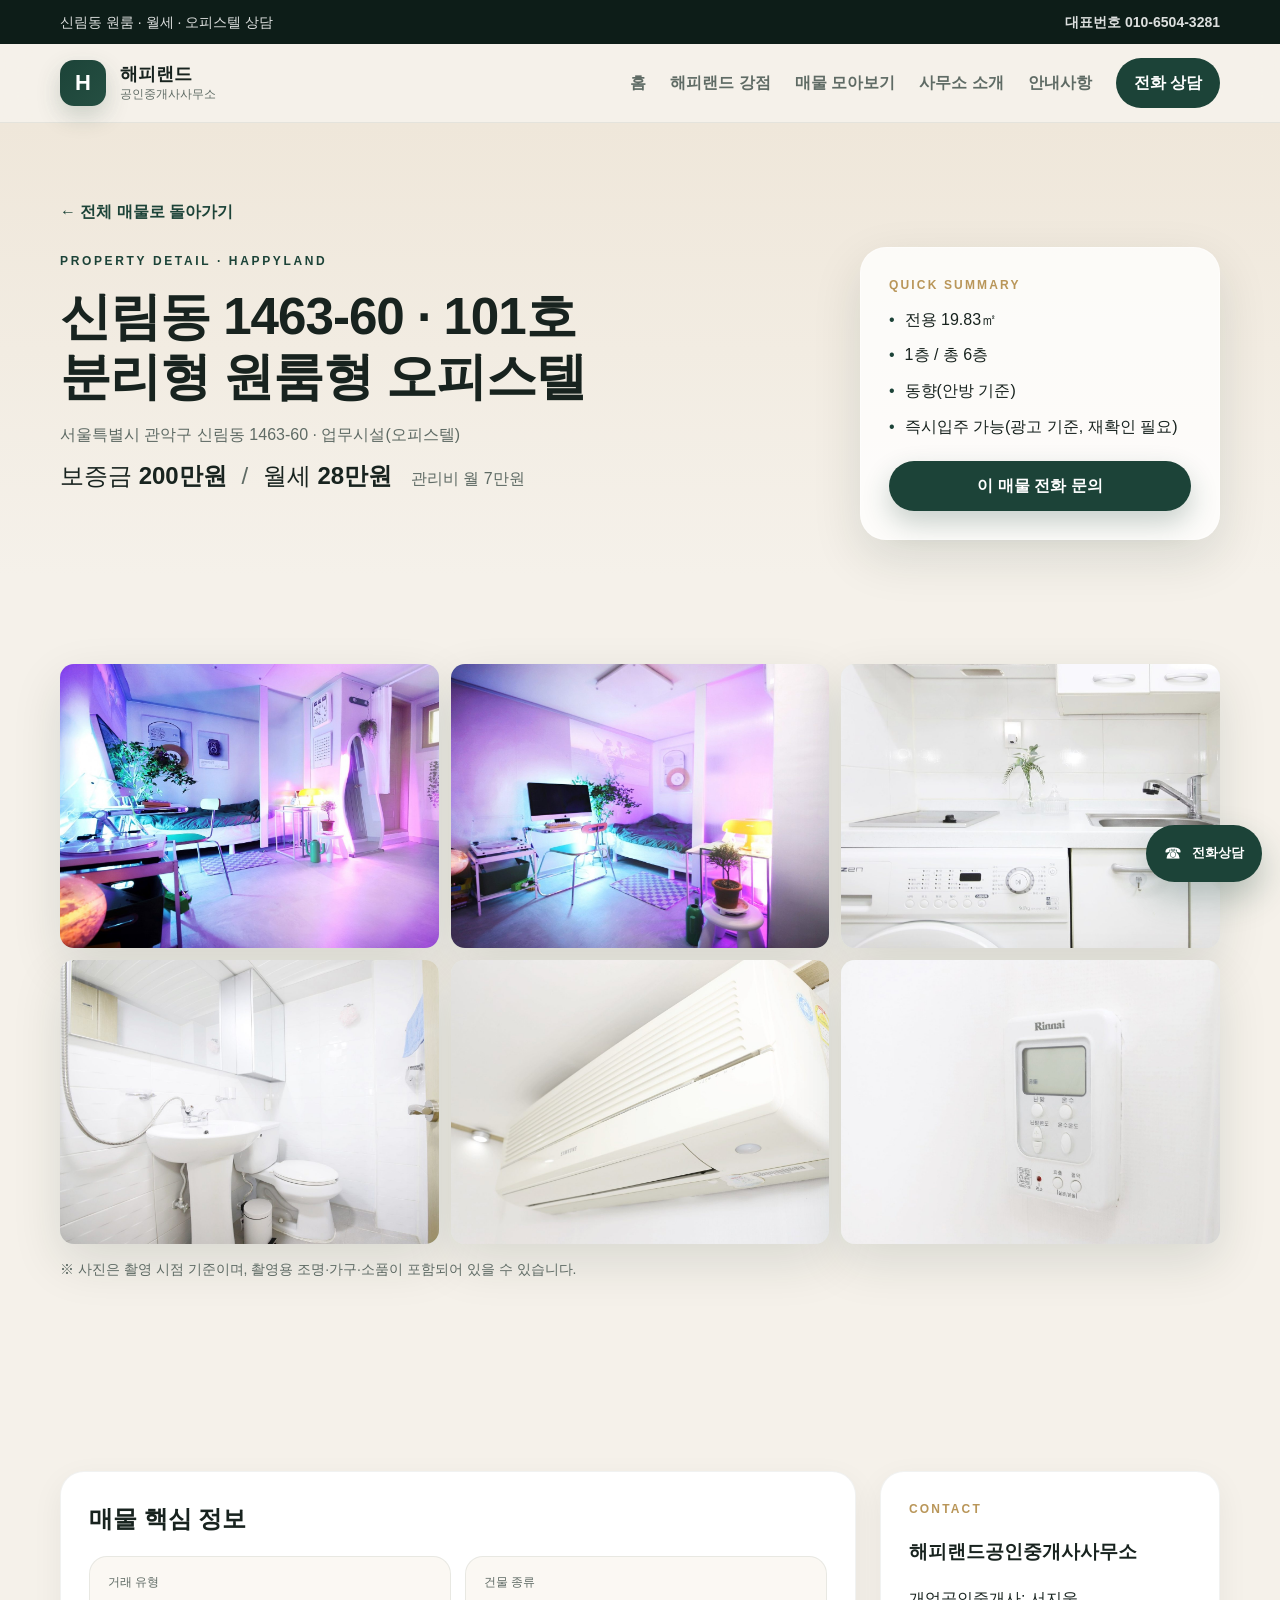
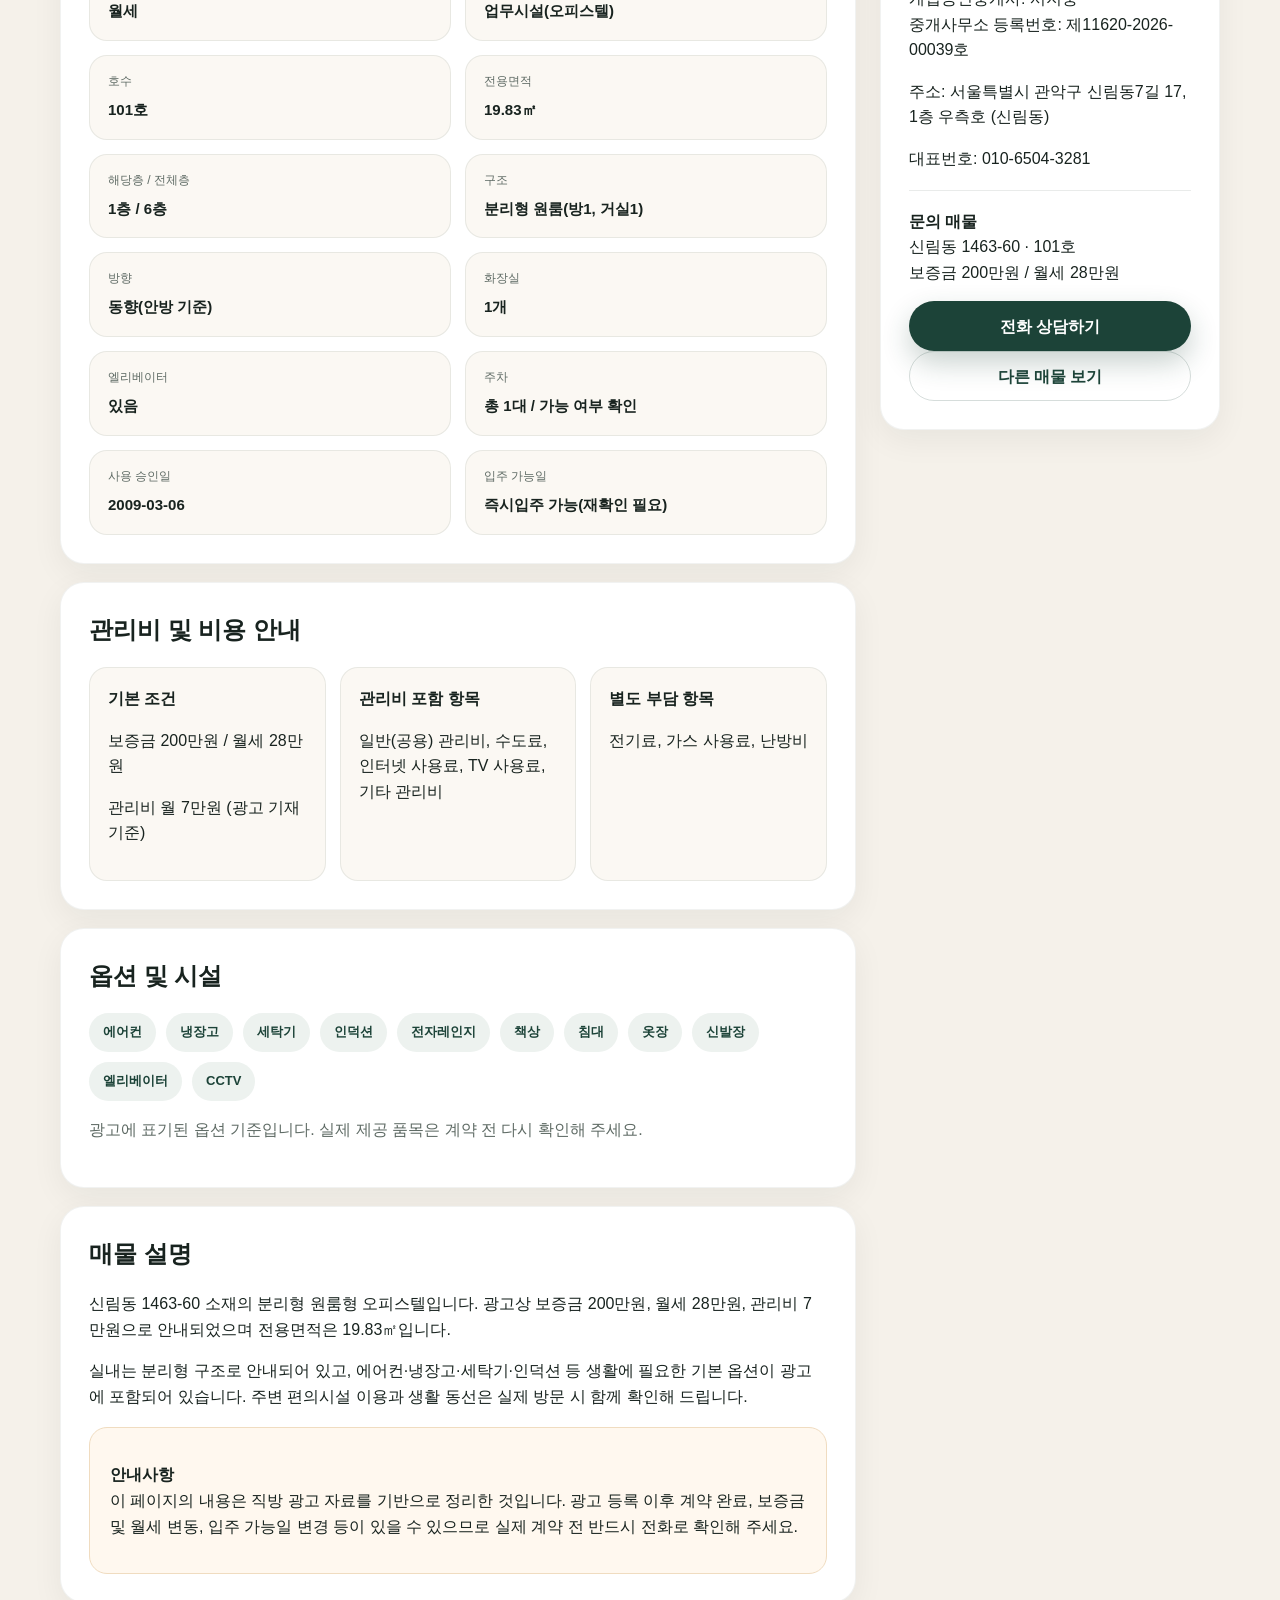
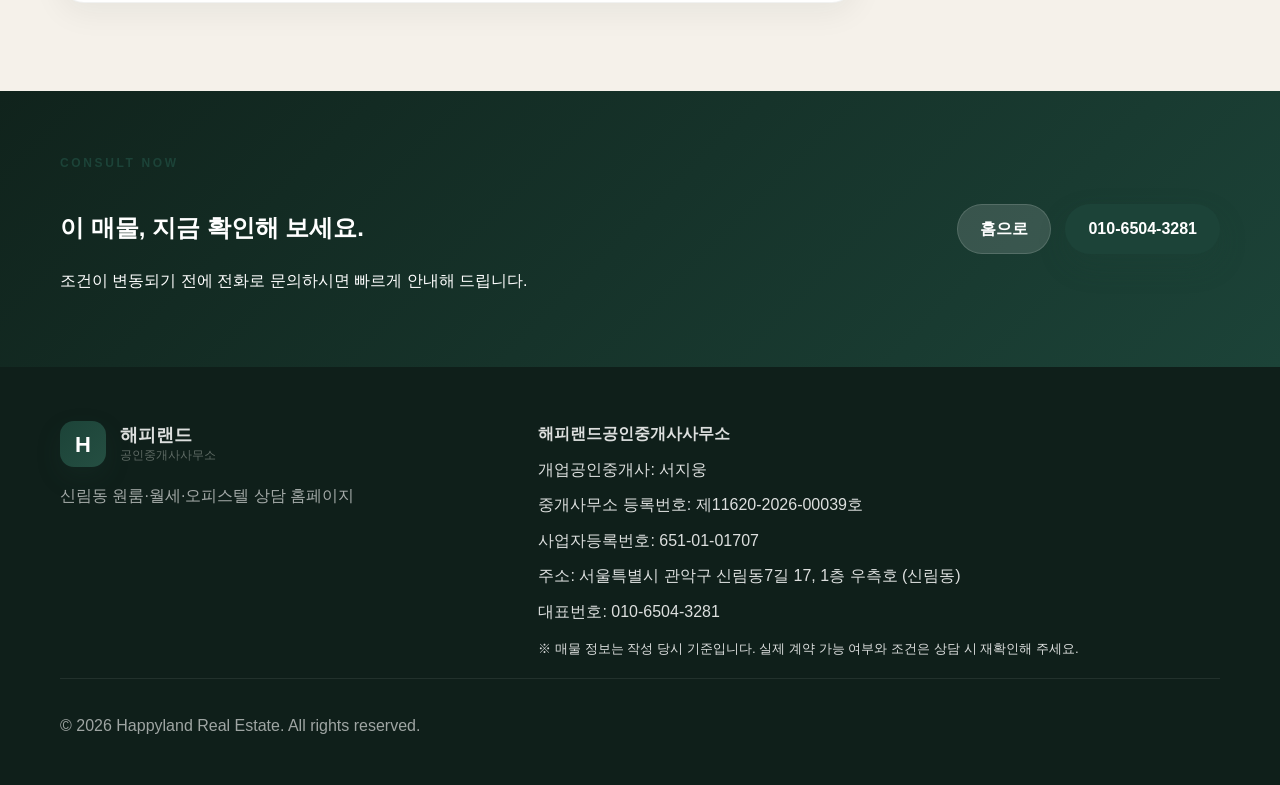
==== commit ebf15c85: "Add files via upload" ====
--- a/listing-101.html
+++ b/listing-101.html
@@ -1,217 +1,214 @@
-<!doctype html>
+<!DOCTYPE html>
+
 <html lang="ko">
 <head>
-  <meta charset="utf-8">
-  <meta name="viewport" content="width=device-width, initial-scale=1">
-  <meta name="theme-color" content="#12261f">
-  <meta name="description" content="신림동 1463-60 101호 오피스텔 월세 매물. 보증금 200만원, 월세 28만원, 관리비 월 7만원. 해피랜드공인중개사사무소 상담 010-6504-3281.">
-  <meta name="robots" content="index,follow">
-  <title>신림동 1463-60 101호 월세 200/28 | 해피랜드공인중개사사무소</title>
-  <meta property="og:type" content="article">
-  <meta property="og:title" content="신림동 1463-60 101호 월세 200/28">
-  <meta property="og:description" content="분리형 원룸형 오피스텔 · 전용 19.83㎡ · 관리비 월 7만원">
-  <meta property="og:image" content="https://pigwkd5908-ship-it.github.io/images/room-main.jpg">
-  <link rel="canonical" href="https://pigwkd5908-ship-it.github.io/listing-101.html">
-  <link rel="stylesheet" href="styles.css">
+<meta charset="utf-8"/>
+<meta content="width=device-width, initial-scale=1" name="viewport"/>
+<meta content="#12261f" name="theme-color"/>
+<meta content="신림동 1463-60 101호 오피스텔 월세 매물. 보증금 200만원, 월세 28만원, 관리비 월 7만원. 해피랜드공인중개사사무소 상담 010-6504-3281." name="description"/>
+<meta content="index,follow" name="robots"/>
+<title>신림동 1463-60 101호 월세 200/28 | 해피랜드공인중개사사무소</title>
+<meta content="article" property="og:type"/>
+<meta content="신림동 1463-60 101호 월세 200/28" property="og:title"/>
+<meta content="분리형 원룸형 오피스텔 · 전용 19.83㎡ · 관리비 월 7만원" property="og:description"/>
+<meta content="https://pigwkd5908-ship-it.github.io/images/room-main.jpg" property="og:image"/>
+<link href="https://pigwkd5908-ship-it.github.io/listing-101.html" rel="canonical"/>
+<link href="styles.css" rel="stylesheet"/>
 </head>
 <body>
-  <a class="skip-link" href="#main">본문 바로가기</a>
+<a class="skip-link" href="#main">본문 바로가기</a>
+<div class="topbar">
+<div class="container topbar-inner">
+<p>신림동 원룸 · 월세 · 오피스텔 상담</p>
+<a href="tel:01065043281">대표번호 010-6504-3281</a>
+</div>
+</div>
+<header class="site-header" id="siteHeader">
+<div class="container nav-wrap">
+<a aria-label="해피랜드공인중개사사무소 홈" class="brand" href="index.html">
+<span class="brand-mark">H</span>
+<span class="brand-text">
+<strong>해피랜드</strong>
+<small>공인중개사사무소</small>
+</span>
+</a>
+<button aria-controls="mainNav" aria-expanded="false" aria-label="메뉴 열기" class="menu-toggle" id="menuToggle">☰</button>
+<nav aria-label="주요 메뉴" class="main-nav" id="mainNav">
+<a href="index.html#hero">홈</a>
+<a href="index.html#strength">해피랜드 강점</a>
+<a href="index.html#market">매물 모아보기</a>
+<a href="index.html#office">사무소 소개</a>
+<a href="index.html#faq">안내사항</a>
+<a class="nav-call" href="tel:01065043281">전화 상담</a>
+</nav>
+</div>
+</header>
+<main id="main">
+<section class="detail-hero premium-detail">
+<div class="container">
+<a class="back-link" href="index.html#market">← 전체 매물로 돌아가기</a>
+<div class="detail-top">
+<div>
+<p class="eyebrow">PROPERTY DETAIL · HAPPYLAND</p>
+<h1>신림동 1463-60 · 101호<br/>분리형 원룸형 오피스텔</h1>
+<p class="detail-address">서울특별시 관악구 신림동 1463-60 · 업무시설(오피스텔)</p>
+<p class="detail-price-line">보증금 <strong>200만원</strong> <span>/</span> 월세 <strong>28만원</strong> <em>관리비 월 7만원</em></p>
+</div>
+<div class="detail-highlight premium-card">
+<p class="mini-label">QUICK SUMMARY</p>
+<ul>
+<li>전용 19.83㎡</li>
+<li>1층 / 총 6층</li>
+<li>동향(안방 기준)</li>
+<li>즉시입주 가능(광고 기준, 재확인 필요)</li>
+</ul>
+<a class="button button-primary full" href="tel:01065043281">이 매물 전화 문의</a>
+</div>
+</div>
+</div>
+</section>
+<section class="section detail-gallery-section">
+<div class="container">
+<div class="detail-gallery-grid">
+<a aria-label="101호 실내 메인 사진 크게 보기" data-photo-gallery="101" href="images/room-main.jpg" target="_blank"><img alt="101호 실내 메인 사진" fetchpriority="high" src="images/room-main.jpg"/></a>
+<a aria-label="101호 실내 보조 사진 크게 보기" data-photo-gallery="101" href="images/room-side.jpg" target="_blank"><img alt="101호 실내 보조 사진" loading="lazy" src="images/room-side.jpg"/></a>
+<a aria-label="주방 및 세탁기 사진 크게 보기" data-photo-gallery="101" href="images/kitchen.jpg" target="_blank"><img alt="주방 및 세탁기 사진" loading="lazy" src="images/kitchen.jpg"/></a>
+<a aria-label="욕실 사진 크게 보기" data-photo-gallery="101" href="images/bathroom.jpg" target="_blank"><img alt="욕실 사진" loading="lazy" src="images/bathroom.jpg"/></a>
+<a aria-label="에어컨 사진 크게 보기" data-photo-gallery="101" href="images/aircon.jpg" target="_blank"><img alt="에어컨 사진" loading="lazy" src="images/aircon.jpg"/></a>
+<a aria-label="난방 조절기 사진 크게 보기" data-photo-gallery="101" href="images/heating.jpg" target="_blank"><img alt="난방 조절기 사진" loading="lazy" src="images/heating.jpg"/></a>
+</div>
+<p class="gallery-caption">※ 사진은 촬영 시점 기준이며, 촬영용 조명·가구·소품이 포함되어 있을 수 있습니다.</p>
+</div>
+</section>
+<section class="section detail-main-section">
+<div class="container detail-layout">
+<div class="detail-content">
+<section class="detail-box">
+<h2>매물 핵심 정보</h2>
+<div class="info-grid">
+<div><span>거래 유형</span><strong>월세</strong></div>
+<div><span>건물 종류</span><strong>업무시설(오피스텔)</strong></div>
+<div><span>호수</span><strong>101호</strong></div>
+<div><span>전용면적</span><strong>19.83㎡</strong></div>
+<div><span>해당층 / 전체층</span><strong>1층 / 6층</strong></div>
+<div><span>구조</span><strong>분리형 원룸(방1, 거실1)</strong></div>
+<div><span>방향</span><strong>동향(안방 기준)</strong></div>
+<div><span>화장실</span><strong>1개</strong></div>
+<div><span>엘리베이터</span><strong>있음</strong></div>
+<div><span>주차</span><strong>총 1대 / 가능 여부 확인</strong></div>
+<div><span>사용 승인일</span><strong>2009-03-06</strong></div>
+<div><span>입주 가능일</span><strong>즉시입주 가능(재확인 필요)</strong></div>
+</div>
+</section>
+<section class="detail-box">
+<h2>관리비 및 비용 안내</h2>
+<div class="cost-grid">
+<article>
+<h3>기본 조건</h3>
+<p>보증금 200만원 / 월세 28만원</p>
+<p>관리비 월 7만원 (광고 기재 기준)</p>
+</article>
+<article>
+<h3>관리비 포함 항목</h3>
+<p>일반(공용) 관리비, 수도료, 인터넷 사용료, TV 사용료, 기타 관리비</p>
+</article>
+<article>
+<h3>별도 부담 항목</h3>
+<p>전기료, 가스 사용료, 난방비</p>
+</article>
+</div>
+</section>
+<section class="detail-box">
+<h2>옵션 및 시설</h2>
+<div class="pill-group">
+<span>에어컨</span>
+<span>냉장고</span>
+<span>세탁기</span>
+<span>인덕션</span>
+<span>전자레인지</span>
+<span>책상</span>
+<span>침대</span>
+<span>옷장</span>
+<span>신발장</span>
+<span>엘리베이터</span>
+<span>CCTV</span>
+</div>
+<p class="muted-paragraph">광고에 표기된 옵션 기준입니다. 실제 제공 품목은 계약 전 다시 확인해 주세요.</p>
+</section>
+<section class="detail-box">
+<h2>매물 설명</h2>
+<p>신림동 1463-60 소재의 분리형 원룸형 오피스텔입니다. 광고상 보증금 200만원, 월세 28만원, 관리비 7만원으로 안내되었으며 전용면적은 19.83㎡입니다.</p>
+<p>실내는 분리형 구조로 안내되어 있고, 에어컨·냉장고·세탁기·인덕션 등 생활에 필요한 기본 옵션이 광고에 포함되어 있습니다. 주변 편의시설 이용과 생활 동선은 실제 방문 시 함께 확인해 드립니다.</p>
+<div class="notice-box subtle">
+<p><strong>안내사항</strong><br/>이 페이지의 내용은 직방 광고 자료를 기반으로 정리한 것입니다. 광고 등록 이후 계약 완료, 보증금 및 월세 변동, 입주 가능일 변경 등이 있을 수 있으므로 실제 계약 전 반드시 전화로 확인해 주세요.</p>
+</div>
+</section>
+</div>
+<aside class="detail-sidebar">
+<div class="sidebar-card premium-card sticky-card">
+<p class="mini-label">CONTACT</p>
+<h3>해피랜드공인중개사사무소</h3>
+<p>개업공인중개사: 서지웅<br/>중개사무소 등록번호: 제11620-2026-00039호</p>
+<p>주소: 서울특별시 관악구 신림동7길 17, 1층 우측호 (신림동)</p>
+<p>대표번호: <a href="tel:01065043281">010-6504-3281</a></p>
+<hr/>
+<p><strong>문의 매물</strong><br/>신림동 1463-60 · 101호<br/>보증금 200만원 / 월세 28만원</p>
+<a class="button button-primary full" href="tel:01065043281">전화 상담하기</a>
+<a class="button button-outline full" href="index.html#market">다른 매물 보기</a>
+</div>
+</aside>
+</div>
+</section>
+<section class="bottom-cta">
+<div class="container bottom-cta-inner">
+<div>
+<p class="eyebrow">CONSULT NOW</p>
+<h2>이 매물, 지금 확인해 보세요.</h2>
+<p>조건이 변동되기 전에 전화로 문의하시면 빠르게 안내해 드립니다.</p>
+</div>
+<div class="cta-actions">
+<a class="button button-light" href="index.html">홈으로</a>
+<a class="button button-primary" href="tel:01065043281">010-6504-3281</a>
+</div>
+</div>
+</section>
+</main>
+<footer class="site-footer">
+<div class="container footer-grid">
+<div>
+<div class="brand footer-brand">
+<span class="brand-mark">H</span>
+<span class="brand-text"><strong>해피랜드</strong><small>공인중개사사무소</small></span>
+</div>
+<p class="footer-copy">신림동 원룸·월세·오피스텔 상담 홈페이지</p>
+</div>
+<div class="footer-details">
+<p><strong>해피랜드공인중개사사무소</strong></p>
+<p>개업공인중개사: 서지웅</p>
+<p>중개사무소 등록번호: 제11620-2026-00039호</p>
+<p>사업자등록번호: 651-01-01707</p>
+<p>주소: 서울특별시 관악구 신림동7길 17, 1층 우측호 (신림동)</p>
+<p>대표번호: <a href="tel:01065043281">010-6504-3281</a></p>
+<small>※ 매물 정보는 작성 당시 기준입니다. 실제 계약 가능 여부와 조건은 상담 시 재확인해 주세요.</small>
+</div>
+</div>
+<div class="container footer-bottom">
+<p>© <span id="year"></span> Happyland Real Estate. All rights reserved.</p>
+</div>
+</footer>
+<a aria-label="전화 상담 바로가기" class="floating-call" href="tel:01065043281">
+<span>☎</span>
+<small>전화상담</small>
+</a>
+<div aria-hidden="true" class="photo-lightbox" hidden="" id="photoLightbox">
+<div class="lightbox-backdrop" data-gallery-close=""></div>
+<div aria-label="매물 사진 보기" aria-modal="true" class="lightbox-panel" role="dialog">
+<div class="lightbox-top"><div><strong id="lightboxTitle">매물 사진</strong><span id="lightboxCounter"></span></div><button aria-label="사진 닫기" class="lightbox-close" data-gallery-close="" type="button">×</button></div>
+<div class="lightbox-photo-wrap"><button aria-label="이전 사진" class="lightbox-nav prev" id="lightboxPrev" type="button">‹</button><img alt="선택된 매물 사진" id="lightboxImage"/><button aria-label="다음 사진" class="lightbox-nav next" id="lightboxNext" type="button">›</button></div>
+<div aria-label="사진 선택" class="lightbox-thumbs" id="lightboxThumbs"></div>
+<div class="lightbox-actions"><a class="button button-outline" href="#" id="lightboxExternal" rel="noopener noreferrer" target="_blank">원본 광고 보기 ↗</a><a class="button button-primary" href="tel:01065043281">이 매물 전화 문의</a></div>
+</div>
+</div><script src="script.js"></script>
 
-  <div class="topbar">
-    <div class="container topbar-inner">
-      <p>신림동 원룸 · 월세 · 오피스텔 상담</p>
-      <a href="tel:01065043281">대표번호 010-6504-3281</a>
-    </div>
-  </div>
-
-  <header class="site-header" id="siteHeader">
-    <div class="container nav-wrap">
-      <a class="brand" href="index.html" aria-label="해피랜드공인중개사사무소 홈">
-        <span class="brand-mark">H</span>
-        <span class="brand-text">
-          <strong>해피랜드</strong>
-          <small>공인중개사사무소</small>
-        </span>
-      </a>
-      <button class="menu-toggle" id="menuToggle" aria-expanded="false" aria-controls="mainNav" aria-label="메뉴 열기">☰</button>
-      <nav class="main-nav" id="mainNav" aria-label="주요 메뉴">
-        <a href="index.html#hero">홈</a>
-        <a href="index.html#strength">해피랜드 강점</a>
-        <a href="index.html#featured">추천 매물</a>
-        <a href="index.html#office">사무소 소개</a>
-        <a href="index.html#faq">안내사항</a>
-        <a class="nav-call" href="tel:01065043281">전화 상담</a>
-      </nav>
-    </div>
-  </header>
-
-  <main id="main">
-    <section class="detail-hero premium-detail">
-      <div class="container">
-        <a class="back-link" href="index.html#featured">← 추천 매물로 돌아가기</a>
-        <div class="detail-top">
-          <div>
-            <p class="eyebrow">FEATURED LISTING · HAPPYLAND</p>
-            <h1>신림동 1463-60 · 101호<br>분리형 원룸형 오피스텔</h1>
-            <p class="detail-address">서울특별시 관악구 신림동 1463-60 · 업무시설(오피스텔)</p>
-            <p class="detail-price-line">보증금 <strong>200만원</strong> <span>/</span> 월세 <strong>28만원</strong> <em>관리비 월 7만원</em></p>
-          </div>
-          <div class="detail-highlight premium-card">
-            <p class="mini-label">QUICK SUMMARY</p>
-            <ul>
-              <li>전용 19.83㎡</li>
-              <li>1층 / 총 6층</li>
-              <li>동향(안방 기준)</li>
-              <li>즉시입주 가능(광고 기준, 재확인 필요)</li>
-            </ul>
-            <a class="button button-primary full" href="tel:01065043281">이 매물 전화 문의</a>
-          </div>
-        </div>
-      </div>
-    </section>
-
-    <section class="section detail-gallery-section">
-      <div class="container">
-        <div class="detail-gallery-grid">
-          <a href="images/room-main.jpg" target="_blank"><img src="images/room-main.jpg" alt="101호 실내 메인 사진" fetchpriority="high"></a>
-          <a href="images/room-side.jpg" target="_blank"><img src="images/room-side.jpg" alt="101호 실내 보조 사진" loading="lazy"></a>
-          <a href="images/kitchen.jpg" target="_blank"><img src="images/kitchen.jpg" alt="주방 및 세탁기 사진" loading="lazy"></a>
-          <a href="images/bathroom.jpg" target="_blank"><img src="images/bathroom.jpg" alt="욕실 사진" loading="lazy"></a>
-          <a href="images/aircon.jpg" target="_blank"><img src="images/aircon.jpg" alt="에어컨 사진" loading="lazy"></a>
-          <a href="images/heating.jpg" target="_blank"><img src="images/heating.jpg" alt="난방 조절기 사진" loading="lazy"></a>
-        </div>
-        <p class="gallery-caption">※ 사진은 촬영 시점 기준이며, 촬영용 조명·가구·소품이 포함되어 있을 수 있습니다.</p>
-      </div>
-    </section>
-
-    <section class="section detail-main-section">
-      <div class="container detail-layout">
-        <div class="detail-content">
-          <section class="detail-box">
-            <h2>매물 핵심 정보</h2>
-            <div class="info-grid">
-              <div><span>거래 유형</span><strong>월세</strong></div>
-              <div><span>건물 종류</span><strong>업무시설(오피스텔)</strong></div>
-              <div><span>호수</span><strong>101호</strong></div>
-              <div><span>전용면적</span><strong>19.83㎡</strong></div>
-              <div><span>해당층 / 전체층</span><strong>1층 / 6층</strong></div>
-              <div><span>구조</span><strong>분리형 원룸(방1, 거실1)</strong></div>
-              <div><span>방향</span><strong>동향(안방 기준)</strong></div>
-              <div><span>화장실</span><strong>1개</strong></div>
-              <div><span>엘리베이터</span><strong>있음</strong></div>
-              <div><span>주차</span><strong>총 1대 / 가능 여부 확인</strong></div>
-              <div><span>사용 승인일</span><strong>2009-03-06</strong></div>
-              <div><span>입주 가능일</span><strong>즉시입주 가능(재확인 필요)</strong></div>
-            </div>
-          </section>
-
-          <section class="detail-box">
-            <h2>관리비 및 비용 안내</h2>
-            <div class="cost-grid">
-              <article>
-                <h3>기본 조건</h3>
-                <p>보증금 200만원 / 월세 28만원</p>
-                <p>관리비 월 7만원 (광고 기재 기준)</p>
-              </article>
-              <article>
-                <h3>관리비 포함 항목</h3>
-                <p>일반(공용) 관리비, 수도료, 인터넷 사용료, TV 사용료, 기타 관리비</p>
-              </article>
-              <article>
-                <h3>별도 부담 항목</h3>
-                <p>전기료, 가스 사용료, 난방비</p>
-              </article>
-            </div>
-          </section>
-
-          <section class="detail-box">
-            <h2>옵션 및 시설</h2>
-            <div class="pill-group">
-              <span>에어컨</span>
-              <span>냉장고</span>
-              <span>세탁기</span>
-              <span>인덕션</span>
-              <span>전자레인지</span>
-              <span>책상</span>
-              <span>침대</span>
-              <span>옷장</span>
-              <span>신발장</span>
-              <span>엘리베이터</span>
-              <span>CCTV</span>
-            </div>
-            <p class="muted-paragraph">광고에 표기된 옵션 기준입니다. 실제 제공 품목은 계약 전 다시 확인해 주세요.</p>
-          </section>
-
-          <section class="detail-box">
-            <h2>매물 설명</h2>
-            <p>신림동 1463-60 소재의 분리형 원룸형 오피스텔입니다. 광고상 보증금 200만원, 월세 28만원, 관리비 7만원으로 안내되었으며 전용면적은 19.83㎡입니다.</p>
-            <p>실내는 분리형 구조로 안내되어 있고, 에어컨·냉장고·세탁기·인덕션 등 생활에 필요한 기본 옵션이 광고에 포함되어 있습니다. 주변 편의시설 이용과 생활 동선은 실제 방문 시 함께 확인해 드립니다.</p>
-            <div class="notice-box subtle">
-              <p><strong>안내사항</strong><br>이 페이지의 내용은 직방 광고 자료를 기반으로 정리한 것입니다. 광고 등록 이후 계약 완료, 보증금 및 월세 변동, 입주 가능일 변경 등이 있을 수 있으므로 실제 계약 전 반드시 전화로 확인해 주세요.</p>
-            </div>
-          </section>
-        </div>
-
-        <aside class="detail-sidebar">
-          <div class="sidebar-card premium-card sticky-card">
-            <p class="mini-label">CONTACT</p>
-            <h3>해피랜드공인중개사사무소</h3>
-            <p>개업공인중개사: 서지웅<br>중개사무소 등록번호: 제11620-2026-00039호</p>
-            <p>주소: 서울특별시 관악구 신림동7길 17, 1층 우측호 (신림동)</p>
-            <p>대표번호: <a href="tel:01065043281">010-6504-3281</a></p>
-            <hr>
-            <p><strong>문의 매물</strong><br>신림동 1463-60 · 101호<br>보증금 200만원 / 월세 28만원</p>
-            <a class="button button-primary full" href="tel:01065043281">전화 상담하기</a>
-            <a class="button button-outline full" href="index.html#featured">다른 매물 보기</a>
-          </div>
-        </aside>
-      </div>
-    </section>
-
-    <section class="bottom-cta">
-      <div class="container bottom-cta-inner">
-        <div>
-          <p class="eyebrow">CONSULT NOW</p>
-          <h2>이 매물, 지금 확인해 보세요.</h2>
-          <p>조건이 변동되기 전에 전화로 문의하시면 빠르게 안내해 드립니다.</p>
-        </div>
-        <div class="cta-actions">
-          <a class="button button-light" href="index.html">홈으로</a>
-          <a class="button button-primary" href="tel:01065043281">010-6504-3281</a>
-        </div>
-      </div>
-    </section>
-  </main>
-
-  <footer class="site-footer">
-    <div class="container footer-grid">
-      <div>
-        <div class="brand footer-brand">
-          <span class="brand-mark">H</span>
-          <span class="brand-text"><strong>해피랜드</strong><small>공인중개사사무소</small></span>
-        </div>
-        <p class="footer-copy">신림동 원룸·월세·오피스텔 상담 홈페이지</p>
-      </div>
-      <div class="footer-details">
-        <p><strong>해피랜드공인중개사사무소</strong></p>
-        <p>개업공인중개사: 서지웅</p>
-        <p>중개사무소 등록번호: 제11620-2026-00039호</p>
-        <p>사업자등록번호: 651-01-01707</p>
-        <p>주소: 서울특별시 관악구 신림동7길 17, 1층 우측호 (신림동)</p>
-        <p>대표번호: <a href="tel:01065043281">010-6504-3281</a></p>
-        <small>※ 매물 정보는 작성 당시 기준입니다. 실제 계약 가능 여부와 조건은 상담 시 재확인해 주세요.</small>
-      </div>
-    </div>
-    <div class="container footer-bottom">
-      <p>© <span id="year"></span> Happyland Real Estate. All rights reserved.</p>
-    </div>
-  </footer>
-
-  <a class="floating-call" href="tel:01065043281" aria-label="전화 상담 바로가기">
-    <span>☎</span>
-    <small>전화상담</small>
-  </a>
-
-  <script src="script.js"></script>
 </body>
 </html>
--- a/styles.css
+++ b/styles.css
@@ -427,3 +427,126 @@
 @media (max-width:1000px){.market-grid{grid-template-columns:repeat(3,minmax(0,1fr))}.market-controls{grid-template-columns:1fr 1fr}.platform-directory-grid{grid-template-columns:1fr 1fr}}
 @media (max-width:740px){.market-grid{grid-template-columns:repeat(2,minmax(0,1fr))}.market-stats{grid-template-columns:1fr}.reviews-grid{grid-template-columns:1fr}.review-feature{min-height:0}}
 @media (max-width:520px){.market-grid{grid-template-columns:1fr}.market-controls{grid-template-columns:1fr}.market-result-line{flex-direction:column;align-items:flex-start}.platform-directory-grid{grid-template-columns:1fr}.review-feature{padding:20px;gap:12px}.review-symbol{flex-basis:40px;width:40px;height:40px;font-size:20px}}
+
+/* 2026-10-23: Naver-only testimonial panel, 5 official platform shortcuts */
+.reviews-grid{grid-template-columns:minmax(0,1fr)}
+.review-feature-single{min-height:0;max-width:none;align-items:center;box-shadow:0 12px 36px rgba(18,38,31,.05)}
+.review-feature-single .review-feature-copy{max-width:760px}
+.platform-directory-grid{grid-template-columns:repeat(5,minmax(0,1fr))}
+.platform-directory-grid a{align-content:center}
+.platform-directory-grid a small{padding-left:0}
+.platform-icon-zigbang{background:#3377ed}
+.market-photo .market-noimage{transition:background .2s}
+.market-noimage strong{font-size:17px}
+.market-noimage small{font-size:12px;color:rgba(255,255,255,.8)}
+@media(max-width:1050px){.platform-directory-grid{grid-template-columns:repeat(3,minmax(0,1fr))}}
+@media(max-width:740px){.platform-directory-grid{grid-template-columns:repeat(2,minmax(0,1fr))}.review-feature-single{align-items:flex-start}}
+@media(max-width:520px){.platform-directory-grid{grid-template-columns:1fr}}
+
+/* 2026 Happyland: logo-first brand homepage, no featured-listing selection. */
+.hero-brand {
+  padding: 84px 0 54px;
+  background: linear-gradient(120deg,#faf8f4 0%,#efe9df 100%);
+  overflow: hidden;
+}
+.brand-hero-grid {
+  display: grid;
+  grid-template-columns: minmax(0, 1.03fr) minmax(0, .97fr);
+  gap: 38px;
+  align-items: center;
+}
+.brand-hero-left { padding: 16px 0 24px; }
+.brand-hero-logo-wrap {
+  width: min(100%,490px);
+  background: #fff;
+  border: 1px solid rgba(22,45,35,.08);
+  border-radius: 20px;
+  padding: 5px 14px;
+  box-shadow: 0 12px 35px rgba(29,47,36,.045);
+  margin-bottom: 30px;
+}
+.brand-hero-logo { width: 100%;height: auto;object-fit: contain; mix-blend-mode: multiply; }
+.brand-hero-left h1 {
+  font-size: clamp(33px,3.8vw,52px);
+  line-height: 1.23;
+  letter-spacing: -.045em;
+  margin: 0 0 16px;
+  color: var(--text);
+}
+.brand-hero-left h1 span { color: var(--accent); }
+.brand-hero-lead { color: #526258; font-size: 17px; line-height: 1.85; margin: 0 0 26px; }
+.brand-hero-tags { display: flex; flex-wrap: wrap; gap: 9px; margin-top: 28px; }
+.brand-hero-tags span { padding: 8px 12px; background: #e8eee7; border-radius: 999px; font-size: 12px; font-weight: 700; color: #315943; }
+.brand-hero-visual { position: relative; overflow: hidden; background: #e4e1db; box-shadow: 0 25px 60px rgba(18,38,31,.12); border-radius: 28px; }
+.brand-hero-visual > img { width: 100%; height: 550px; object-fit: cover; object-position: center center; }
+.brand-hero-visual-caption {
+  position: absolute; left: 0; right: 0; bottom: 0;
+  padding: 52px 26px 25px;
+  color: #fff;
+  background: linear-gradient(transparent,rgba(9,23,16,.8));
+}
+.brand-hero-visual-caption span { display: block; font-size: 11px; font-weight: 700; letter-spacing: .19em; opacity: .84; margin-bottom: 8px; }
+.brand-hero-visual-caption strong { display: block; font-size: 20px; }
+.hero-photo-note { margin-top: 16px; color: #6c776c; font-size: 11px; line-height: 1.6; }
+.office-photo-block { overflow: hidden; background: #fff; border-radius: 25px; box-shadow: 0 10px 30px rgba(18,38,31,.08); border: 1px solid rgba(18,38,31,.06); }
+.office-photo-block > img { width: 100%; height: 290px; object-fit: cover; }
+.office-photo-foot { padding: 19px 23px; }
+.office-photo-foot span { display:block; font-size: 11px; letter-spacing: .16em; color: var(--accent); font-weight: 800; margin-bottom: 7px; }
+.office-photo-foot strong { font-size: 18px; }
+.office-photo-foot p { font-size: 12px; color: var(--muted); margin: 8px 0 0; }
+.office-layout { grid-template-columns: minmax(0,1.1fr) minmax(0,.9fr); }
+.office-side { grid-column: 2; }
+.office-photo-block { grid-column: 2; grid-row: 1; }
+.office-copy { grid-row: 1 / span 2; }
+.office-side { align-self: start; }
+
+.market-photo-count { position: absolute; bottom: 12px; right: 12px; background: rgba(15,32,25,.8); color:#fff; padding: 7px 10px; font-size: 12px; border-radius: 9px; font-weight: 800; z-index: 2; }
+body.lightbox-open { overflow: hidden; }
+.photo-lightbox[hidden] { display: none !important; }
+.photo-lightbox { position: fixed; inset:0; z-index: 999; display: flex; align-items: center; justify-content: center; padding: 20px; }
+.lightbox-backdrop { position:absolute; inset: 0; background: rgba(10,22,16,.87); }
+.lightbox-panel { position: relative; display: flex; flex-direction: column; gap: 12px; width: min(100%,1040px); max-height: calc(100vh - 40px); overflow-y: auto; border-radius: 22px; padding: 17px; background: #fff; box-shadow: 0 30px 90px rgba(0,0,0,.28); }
+.lightbox-top { display: flex; align-items: center; justify-content: space-between; gap: 12px; }
+.lightbox-top strong { display: block; font-size: 17px; }
+.lightbox-top span { display: block; font-size: 12px; color: #5d6b63; }
+.lightbox-close { border:0;background:#edf2ee;border-radius:50%;font-size:26px;width:40px;height:40px;flex-shrink:0;cursor:pointer; }
+.lightbox-photo-wrap { position: relative; background: #18251c; min-height: 240px; height: min(54vh, 620px); display: grid; place-items:center; border-radius: 13px; overflow: hidden; }
+.lightbox-photo-wrap img { display:block; max-width:100%; max-height:100%; width:100%; height:100%; object-fit:contain; }
+.lightbox-nav { position:absolute; z-index:2; top:50%;transform:translateY(-50%);width:42px;height:58px;border:0; background:rgba(255,255,255,.9);color:#172b20;font-size:36px; border-radius:11px;cursor:pointer; }
+.lightbox-nav:disabled { opacity:.25; }
+.lightbox-nav.prev { left:12px; }.lightbox-nav.next { right:12px; }
+.lightbox-thumbs { display:flex; gap:8px; overflow-x:auto; padding:3px 0 6px; }
+.lightbox-thumb { flex:0 0 82px; height:60px; border:3px solid transparent; border-radius:9px; padding:0; overflow:hidden; background:#eee; cursor:pointer; }
+.lightbox-thumb.active { border-color:#1b4938; }
+.lightbox-thumb img { width:100%; height:100%; object-fit:cover; }
+.lightbox-actions { display:flex; gap:10px; flex-wrap:wrap; justify-content:flex-end; }
+.lightbox-actions .button { min-height:42px; padding:0 18px; font-size:13px; }
+.lightbox-actions a[hidden] { display:none; }
+@media(max-width:1024px){
+  .brand-hero-grid{grid-template-columns:1fr;}
+  .brand-hero-visual > img{height:430px;}
+  .office-layout{grid-template-columns:1fr;}
+  .office-photo-block,.office-side,.office-copy{grid-column:auto;grid-row:auto;}
+}
+@media(max-width:560px){
+  .hero-brand { padding:42px 0 34px; }
+  .brand-hero-left h1 { font-size:33px; }
+  .brand-hero-logo-wrap{margin-bottom:24px;}
+  .brand-hero-visual > img{height:330px;}
+  .brand-hero-visual-caption strong{font-size:16px;}
+  .photo-lightbox {padding: 6px;}
+  .lightbox-panel { max-height:calc(100vh - 12px); padding:10px; border-radius:14px; }
+  .lightbox-photo-wrap { height:50vh; }
+  .lightbox-actions a { flex:1; }
+  .lightbox-top strong {font-size:14px;}
+}
+
+/* 2026 표시·광고 정보 보완 */
+.market-card .legal-quickline{font-size:12px;color:#244b3c;background:#edf3ee;border-radius:9px;padding:7px 9px;margin:0}
+.market-card .legal-status-note{font-size:11px;color:#8b6134;line-height:1.35}
+.detail-gallery-grid{display:grid;grid-template-columns:repeat(3,minmax(0,1fr));gap:12px}
+.detail-gallery-grid a{border-radius:14px;overflow:hidden;background:#e7eee7}
+.detail-gallery-grid img{width:100%;aspect-ratio:4/3;object-fit:cover}
+@media(max-width:700px){.detail-gallery-grid{grid-template-columns:repeat(2,minmax(0,1fr))}}
+
+[hidden]{display:none!important}
